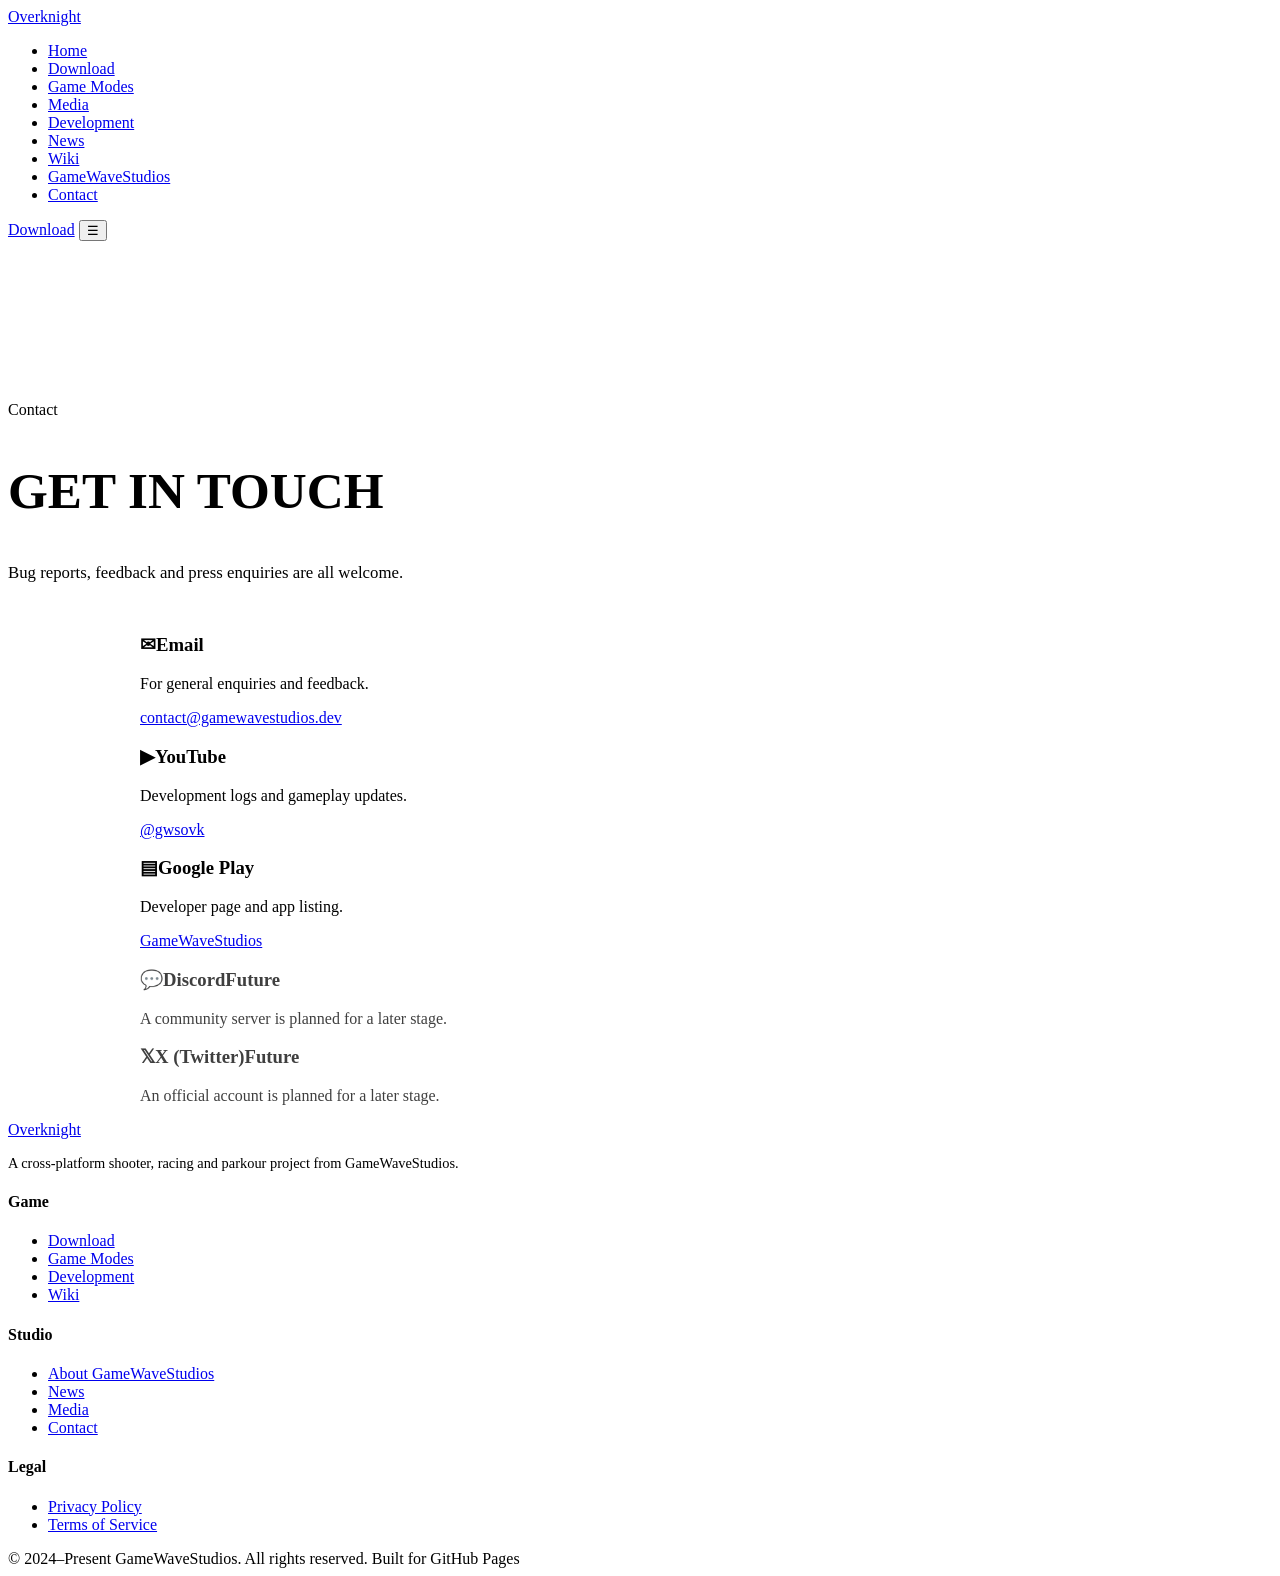
==== contact.html @ e7a0d77a "Add files via upload" ====
<!DOCTYPE html>
<html lang="en">
<head>
<meta charset="UTF-8">
<meta name="viewport" content="width=device-width, initial-scale=1.0">
<title>Contact GameWaveStudios</title>
<meta name="description" content="Get in touch with GameWaveStudios for feedback, bug reports or press enquiries about Overknight.">
<link rel="canonical" href="https://gamewavestudios.github.io/contact.html">
<link rel="icon" type="image/png" href="assets/icons/icon.png">
<link rel="stylesheet" href="css/main.css">
<meta property="og:type" content="website">
<meta property="og:title" content="Contact GameWaveStudios">
<meta property="og:description" content="Get in touch with GameWaveStudios for feedback, bug reports or press enquiries about Overknight.">
<meta property="og:image" content="assets/img/og-cover.jpg">
<meta name="twitter:card" content="summary_large_image">
</head>
<body>

<header class="site-header">
  <nav class="nav">
    <a href="index.html" class="brand"><span class="brand-mark"></span>Overknight</a>
    <ul class="nav-links">
      <li><a href="index.html">Home</a></li>
      <li><a href="download.html">Download</a></li>
      <li><a href="game-modes.html">Game Modes</a></li>
      <li><a href="media.html">Media</a></li>
      <li><a href="development.html">Development</a></li>
      <li><a href="news.html">News</a></li>
      <li><a href="wiki.html">Wiki</a></li>
      <li><a href="studio.html">GameWaveStudios</a></li>
      <li><a href="contact.html">Contact</a></li>
    </ul>
    <div class="nav-cta">
      <a href="download.html" class="btn btn-primary">Download</a>
      <button class="nav-toggle" aria-label="Toggle menu" aria-expanded="false">☰</button>
    </div>
  </nav>
</header>

<main>

  <section style="padding-top:9rem; padding-bottom:1rem;">
    <div class="wrap text-center" style="max-width:700px;">
      <p class="eyebrow reveal">Contact</p>
      <h1 class="reveal" style="font-family:var(--f-display); font-size:clamp(2rem,5vw,3.2rem); text-transform:uppercase;">Get In Touch</h1>
      <p class="reveal" style="margin-top:1rem; font-size:1.05rem;">Bug reports, feedback and press enquiries are all welcome.</p>
    </div>
  </section>

  <section>
    <div class="wrap">
      <div class="grid-3" style="max-width:1000px; margin:0 auto;">
        <div class="panel feature-card reveal"><h3><span class="ic">✉</span>Email</h3><p>For general enquiries and feedback.</p><a href="mailto:contact@gamewavestudios.dev" class="tag" style="margin-top:1rem;">contact@gamewavestudios.dev</a></div>
        <div class="panel feature-card reveal"><h3><span class="ic">▶</span>YouTube</h3><p>Development logs and gameplay updates.</p><a href="https://youtube.com/@gwsovk" target="_blank" rel="noopener" class="tag" style="margin-top:1rem;">@gwsovk</a></div>
        <div class="panel feature-card reveal"><h3><span class="ic">▤</span>Google Play</h3><p>Developer page and app listing.</p><a href="https://play.google.com/store/apps/details?id=com.gamewavestudios.overknight" target="_blank" rel="noopener" class="tag" style="margin-top:1rem;">GameWaveStudios</a></div>
        <div class="panel feature-card reveal" style="opacity:0.75;"><h3><span class="ic">💬</span>Discord<span class="tag soon">Future</span></h3><p>A community server is planned for a later stage.</p></div>
        <div class="panel feature-card reveal" style="opacity:0.75;"><h3><span class="ic">𝕏</span>X (Twitter)<span class="tag soon">Future</span></h3><p>An official account is planned for a later stage.</p></div>
      </div>
    </div>
  </section>

</main>

<footer class="site-footer">
  <div class="wrap">
    <div class="footer-grid">
      <div>
        <a href="index.html" class="brand" style="margin-bottom:1rem; display:flex;"><span class="brand-mark"></span>Overknight</a>
        <p style="font-size:0.9rem;">A cross-platform shooter, racing and parkour project from GameWaveStudios.</p>
      </div>
      <div>
        <h4>Game</h4>
        <ul>
          <li><a href="download.html">Download</a></li>
          <li><a href="game-modes.html">Game Modes</a></li>
          <li><a href="development.html">Development</a></li>
          <li><a href="wiki.html">Wiki</a></li>
        </ul>
      </div>
      <div>
        <h4>Studio</h4>
        <ul>
          <li><a href="studio.html">About GameWaveStudios</a></li>
          <li><a href="news.html">News</a></li>
          <li><a href="media.html">Media</a></li>
          <li><a href="contact.html">Contact</a></li>
        </ul>
      </div>
      <div>
        <h4>Legal</h4>
        <ul>
          <li><a href="privacy.html">Privacy Policy</a></li>
          <li><a href="terms.html">Terms of Service</a></li>
        </ul>
      </div>
    </div>
    <div class="footer-bottom">
      <span>&copy; 2024&ndash;Present GameWaveStudios. All rights reserved.</span>
      <span>Built for GitHub Pages</span>
    </div>
  </div>
</footer>

<script src="js/main.js"></script>
</body>
</html>
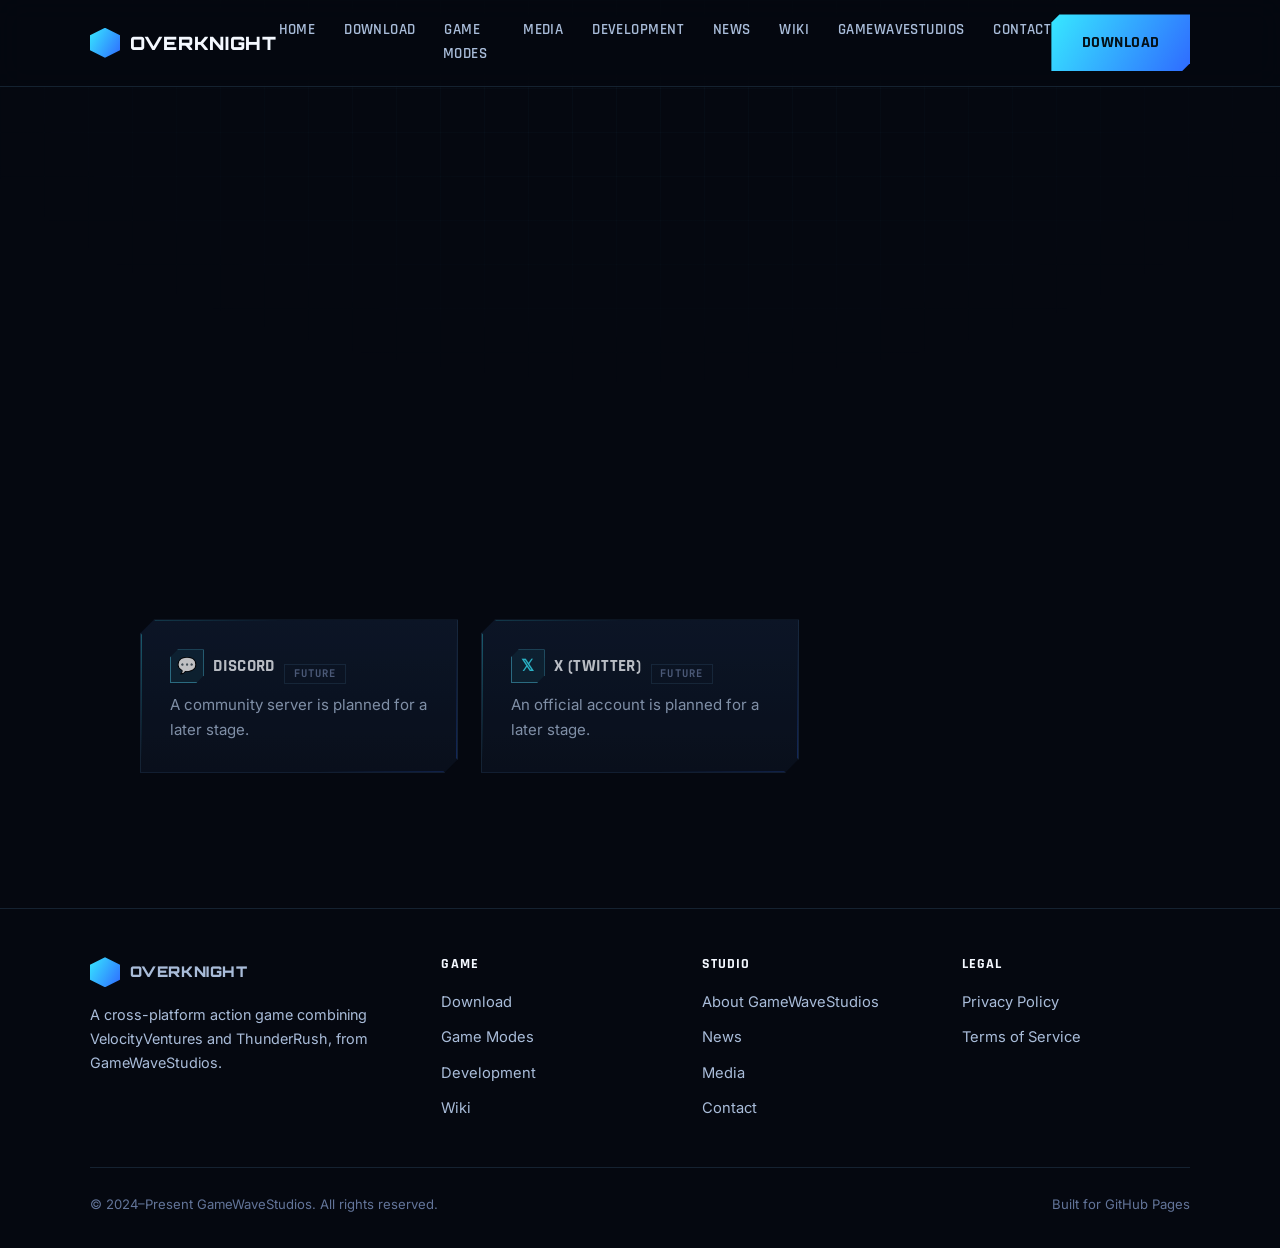
==== commit 0b1ce77c: "Add files via upload" ====
--- a/contact.html
+++ b/contact.html
@@ -11,7 +11,7 @@
 <meta property="og:type" content="website">
 <meta property="og:title" content="Contact GameWaveStudios">
 <meta property="og:description" content="Get in touch with GameWaveStudios for feedback, bug reports or press enquiries about Overknight.">
-<meta property="og:image" content="assets/img/og-cover.jpg">
+<meta property="og:image" content="assets/img/overknight-splash.jpg">
 <meta name="twitter:card" content="summary_large_image">
 </head>
 <body>
@@ -42,7 +42,7 @@
   <section style="padding-top:9rem; padding-bottom:1rem;">
     <div class="wrap text-center" style="max-width:700px;">
       <p class="eyebrow reveal">Contact</p>
-      <h1 class="reveal" style="font-family:var(--f-display); font-size:clamp(2rem,5vw,3.2rem); text-transform:uppercase;">Get In Touch</h1>
+      <h1 class="reveal" style="font-size:clamp(2rem,5vw,3rem);">Get In Touch</h1>
       <p class="reveal" style="margin-top:1rem; font-size:1.05rem;">Bug reports, feedback and press enquiries are all welcome.</p>
     </div>
   </section>
@@ -50,11 +50,11 @@
   <section>
     <div class="wrap">
       <div class="grid-3" style="max-width:1000px; margin:0 auto;">
-        <div class="panel feature-card reveal"><h3><span class="ic">✉</span>Email</h3><p>For general enquiries and feedback.</p><a href="mailto:contact@gamewavestudios.dev" class="tag" style="margin-top:1rem;">contact@gamewavestudios.dev</a></div>
-        <div class="panel feature-card reveal"><h3><span class="ic">▶</span>YouTube</h3><p>Development logs and gameplay updates.</p><a href="https://youtube.com/@gwsovk" target="_blank" rel="noopener" class="tag" style="margin-top:1rem;">@gwsovk</a></div>
-        <div class="panel feature-card reveal"><h3><span class="ic">▤</span>Google Play</h3><p>Developer page and app listing.</p><a href="https://play.google.com/store/apps/details?id=com.gamewavestudios.overknight" target="_blank" rel="noopener" class="tag" style="margin-top:1rem;">GameWaveStudios</a></div>
-        <div class="panel feature-card reveal" style="opacity:0.75;"><h3><span class="ic">💬</span>Discord<span class="tag soon">Future</span></h3><p>A community server is planned for a later stage.</p></div>
-        <div class="panel feature-card reveal" style="opacity:0.75;"><h3><span class="ic">𝕏</span>X (Twitter)<span class="tag soon">Future</span></h3><p>An official account is planned for a later stage.</p></div>
+        <div class="panel feature-card reveal"><h3><span class="ic">&#9993;</span>Email</h3><p>For general enquiries and feedback.</p><a href="mailto:contact@gamewavestudios.dev" class="tag" style="margin-top:1rem;">contact@gamewavestudios.dev</a></div>
+        <div class="panel feature-card reveal"><h3><span class="ic">&#9654;</span>YouTube</h3><p>Development logs and gameplay updates.</p><a href="https://youtube.com/@gwsovk" target="_blank" rel="noopener" class="tag" style="margin-top:1rem;">@gwsovk</a></div>
+        <div class="panel feature-card reveal"><h3><span class="ic">&#9636;</span>Google Play</h3><p>Developer page and app listing.</p><a href="https://play.google.com/store/apps/details?id=com.gamewavestudios.overknight" target="_blank" rel="noopener" class="tag" style="margin-top:1rem;">GameWaveStudios</a></div>
+        <div class="panel feature-card reveal" style="opacity:0.75;"><h3><span class="ic">&#128172;</span>Discord<span class="tag soon">Future</span></h3><p>A community server is planned for a later stage.</p></div>
+        <div class="panel feature-card reveal" style="opacity:0.75;"><h3><span class="ic">&#120143;</span>X (Twitter)<span class="tag soon">Future</span></h3><p>An official account is planned for a later stage.</p></div>
       </div>
     </div>
   </section>
@@ -66,7 +66,7 @@
     <div class="footer-grid">
       <div>
         <a href="index.html" class="brand" style="margin-bottom:1rem; display:flex;"><span class="brand-mark"></span>Overknight</a>
-        <p style="font-size:0.9rem;">A cross-platform shooter, racing and parkour project from GameWaveStudios.</p>
+        <p style="font-size:0.9rem;">A cross-platform action game combining VelocityVentures and ThunderRush, from GameWaveStudios.</p>
       </div>
       <div>
         <h4>Game</h4>
--- a/css/main.css
+++ b/css/main.css
@@ -0,0 +1,412 @@
+/* ============================================================
+   OVERKNIGHT / GameWaveStudios — Core Design System
+   ============================================================ */
+
+@import url('https://fonts.googleapis.com/css2?family=Orbitron:wght@600;700;800;900&family=Rajdhani:wght@500;600;700&family=Inter:wght@400;500;600;700&family=JetBrains+Mono:wght@400;500;600&display=swap');
+
+:root {
+  /* Color tokens */
+  --bg-void:        #050810;
+  --bg-panel:       #0b1220;
+  --bg-panel-raised:#0f1a2e;
+  --line-dim:       rgba(120, 200, 255, 0.14);
+  --line-bright:    rgba(88, 220, 255, 0.55);
+  --cyan:           #37e8ff;
+  --cyan-soft:      #0affef;
+  --blue:           #2f6bff;
+  --blue-deep:      #1638a8;
+  --grad-accent:    linear-gradient(120deg, var(--cyan) 0%, var(--blue) 100%);
+  --text-hi:        #f4f8ff;
+  --text-mid:       #a9bcd9;
+  --text-dim:       #63759a;
+  --danger:         #ff4d6a;
+  --ok:             #37ffb0;
+
+  /* Type */
+  --f-display: 'Orbitron', 'Rajdhani', sans-serif;
+  --f-heading: 'Rajdhani', sans-serif;
+  --f-body:    'Inter', sans-serif;
+  --f-mono:    'JetBrains Mono', monospace;
+
+  /* Geometry — the clipped-corner HUD panel signature */
+  --clip-lg: polygon(0 14px, 14px 0, 100% 0, 100% calc(100% - 14px), calc(100% - 14px) 100%, 0 100%);
+  --clip-sm: polygon(0 8px, 8px 0, 100% 0, 100% calc(100% - 8px), calc(100% - 8px) 100%, 0 100%);
+
+  --shadow-panel: 0 8px 40px rgba(0,0,0,0.5);
+  --glow-cyan: 0 0 24px rgba(55,232,255,0.35);
+}
+
+* { box-sizing: border-box; margin: 0; padding: 0; }
+
+html { scroll-behavior: smooth; }
+
+body {
+  background: var(--bg-void);
+  color: var(--text-mid);
+  font-family: var(--f-body);
+  line-height: 1.65;
+  overflow-x: hidden;
+}
+
+/* Ambient background: faint grid + vignette, fixed so it reads as atmosphere not decoration */
+body::before {
+  content: '';
+  position: fixed;
+  inset: 0;
+  z-index: 0;
+  pointer-events: none;
+  background-image:
+    linear-gradient(rgba(88,220,255,0.035) 1px, transparent 1px),
+    linear-gradient(90deg, rgba(88,220,255,0.035) 1px, transparent 1px);
+  background-size: 44px 44px;
+  mask-image: radial-gradient(ellipse 80% 60% at 50% 0%, black 0%, transparent 75%);
+}
+
+a { color: var(--cyan); text-decoration: none; }
+a:hover { color: #fff; }
+
+img { max-width: 100%; display: block; }
+
+h1, h2, h3, h4 {
+  font-family: var(--f-heading);
+  color: var(--text-hi);
+  font-weight: 700;
+  letter-spacing: 0.02em;
+  line-height: 1.1;
+}
+
+.eyebrow {
+  display: inline-block;
+  font-family: var(--f-mono);
+  font-size: 0.72rem;
+  letter-spacing: 0.22em;
+  text-transform: uppercase;
+  color: var(--cyan);
+  margin-bottom: 0.9rem;
+}
+
+.section-head {
+  max-width: 640px;
+  margin: 0 0 2.6rem;
+}
+.section-head h2 {
+  font-size: clamp(1.8rem, 3.4vw, 2.6rem);
+  text-transform: uppercase;
+}
+.section-head p {
+  margin-top: 0.9rem;
+  color: var(--text-mid);
+  font-size: 1.02rem;
+}
+
+.wrap {
+  max-width: 1180px;
+  margin: 0 auto;
+  padding: 0 clamp(1.2rem, 4vw, 2.5rem);
+  position: relative;
+  z-index: 1;
+}
+
+section { padding: clamp(3.5rem, 7vw, 6.5rem) 0; position: relative; z-index: 1; }
+
+/* ---------- Buttons ---------- */
+.btn {
+  display: inline-flex;
+  align-items: center;
+  gap: 0.55rem;
+  font-family: var(--f-heading);
+  font-weight: 700;
+  font-size: 1rem;
+  letter-spacing: 0.03em;
+  text-transform: uppercase;
+  padding: 0.95rem 1.9rem;
+  border: none;
+  cursor: pointer;
+  clip-path: var(--clip-sm);
+  transition: transform 0.18s ease, box-shadow 0.18s ease, filter 0.18s ease;
+}
+.btn:hover { transform: translateY(-2px); }
+.btn-primary {
+  background: var(--grad-accent);
+  color: #041018;
+  box-shadow: 0 0 0 rgba(55,232,255,0);
+}
+.btn-primary:hover { box-shadow: var(--glow-cyan); filter: brightness(1.08); }
+.btn-ghost {
+  background: rgba(15,26,46,0.7);
+  color: var(--text-hi);
+  border: 1px solid var(--line-bright);
+}
+.btn-ghost:hover { background: rgba(55,232,255,0.08); border-color: var(--cyan); }
+.btn-block { width: 100%; justify-content: center; }
+.btn[disabled], .btn.is-disabled {
+  opacity: 0.45;
+  cursor: not-allowed;
+  pointer-events: none;
+}
+
+/* ---------- HUD Panel — signature component ---------- */
+.panel {
+  background: linear-gradient(180deg, var(--bg-panel-raised), var(--bg-panel));
+  border: 1px solid var(--line-dim);
+  clip-path: var(--clip-lg);
+  position: relative;
+  padding: 1.8rem;
+}
+.panel::before {
+  /* corner bracket accents */
+  content: '';
+  position: absolute;
+  inset: 0;
+  clip-path: var(--clip-lg);
+  padding: 1px;
+  background: linear-gradient(135deg, rgba(55,232,255,0.5), transparent 30%, transparent 70%, rgba(47,107,255,0.4));
+  -webkit-mask: linear-gradient(#000 0 0) content-box, linear-gradient(#000 0 0);
+  -webkit-mask-composite: xor;
+  mask-composite: exclude;
+  pointer-events: none;
+}
+.panel:hover { border-color: var(--line-bright); }
+
+/* ---------- Top Navigation ---------- */
+.site-header {
+  position: fixed;
+  top: 0; left: 0; right: 0;
+  z-index: 100;
+  background: rgba(5,8,16,0.78);
+  backdrop-filter: blur(14px);
+  border-bottom: 1px solid var(--line-dim);
+}
+.nav {
+  display: flex;
+  align-items: center;
+  justify-content: space-between;
+  padding: 0.9rem clamp(1.2rem, 4vw, 2.5rem);
+  max-width: 1180px;
+  margin: 0 auto;
+}
+.brand {
+  display: flex;
+  align-items: center;
+  gap: 0.6rem;
+  font-family: var(--f-display);
+  font-weight: 900;
+  font-size: 1.15rem;
+  color: var(--text-hi);
+  letter-spacing: 0.04em;
+  text-transform: uppercase;
+}
+.brand-mark {
+  width: 30px; height: 30px;
+  background: var(--grad-accent);
+  clip-path: polygon(50% 0, 100% 25%, 100% 75%, 50% 100%, 0 75%, 0 25%);
+}
+.nav-links {
+  display: flex;
+  gap: 1.7rem;
+  list-style: none;
+  font-family: var(--f-heading);
+  font-weight: 600;
+  font-size: 0.92rem;
+  letter-spacing: 0.03em;
+  text-transform: uppercase;
+}
+.nav-links a {
+  color: var(--text-mid);
+  padding: 0.4rem 0.1rem;
+  position: relative;
+}
+.nav-links a::after {
+  content: '';
+  position: absolute;
+  left: 0; right: 100%;
+  bottom: -4px;
+  height: 2px;
+  background: var(--grad-accent);
+  transition: right 0.22s ease;
+}
+.nav-links a:hover { color: var(--text-hi); }
+.nav-links a:hover::after,
+.nav-links a.active::after { right: 0; }
+.nav-links a.active { color: var(--cyan); }
+.nav-cta { display: flex; align-items: center; gap: 1rem; }
+.nav-toggle {
+  display: none;
+  background: none;
+  border: 1px solid var(--line-bright);
+  color: var(--text-hi);
+  width: 42px; height: 38px;
+  clip-path: var(--clip-sm);
+  cursor: pointer;
+  font-size: 1.1rem;
+}
+
+@media (max-width: 900px) {
+  .nav-links {
+    position: fixed;
+    top: 62px; left: 0; right: 0;
+    flex-direction: column;
+    gap: 0;
+    background: rgba(5,8,16,0.97);
+    border-bottom: 1px solid var(--line-dim);
+    max-height: 0;
+    overflow: hidden;
+    transition: max-height 0.28s ease;
+  }
+  .nav-links.open { max-height: 480px; }
+  .nav-links li { border-top: 1px solid var(--line-dim); }
+  .nav-links a { display: block; padding: 1rem clamp(1.2rem, 4vw, 2.5rem); }
+  .nav-links a::after { display: none; }
+  .nav-toggle { display: block; }
+  .nav-cta .btn:not(.nav-toggle) { display: none; }
+}
+
+/* ---------- Info / stat cards ---------- */
+.stat-row {
+  display: grid;
+  grid-template-columns: repeat(5, 1fr);
+  gap: 1px;
+  background: var(--line-dim);
+  border: 1px solid var(--line-dim);
+  margin-top: 3rem;
+}
+.stat-cell {
+  background: var(--bg-panel);
+  padding: 1.3rem 1rem;
+  text-align: center;
+}
+.stat-cell .k {
+  font-family: var(--f-mono);
+  font-size: 0.68rem;
+  letter-spacing: 0.14em;
+  text-transform: uppercase;
+  color: var(--text-dim);
+  margin-bottom: 0.5rem;
+}
+.stat-cell .v {
+  font-family: var(--f-heading);
+  font-weight: 700;
+  color: var(--cyan);
+  font-size: 1.02rem;
+}
+@media (max-width: 800px) {
+  .stat-row { grid-template-columns: repeat(2, 1fr); }
+}
+
+/* ---------- Feature / mode grid ---------- */
+.grid-3 { display: grid; grid-template-columns: repeat(3, 1fr); gap: 1.4rem; }
+.grid-2 { display: grid; grid-template-columns: repeat(2, 1fr); gap: 1.4rem; }
+@media (max-width: 900px) { .grid-3 { grid-template-columns: repeat(2, 1fr); } }
+@media (max-width: 640px) { .grid-3, .grid-2 { grid-template-columns: 1fr; } }
+
+.feature-card h3 {
+  font-size: 1.08rem;
+  text-transform: uppercase;
+  margin-bottom: 0.6rem;
+  display: flex; align-items: center; gap: 0.6rem;
+}
+.feature-card .ic {
+  width: 34px; height: 34px;
+  flex-shrink: 0;
+  background: rgba(55,232,255,0.08);
+  border: 1px solid var(--line-bright);
+  clip-path: var(--clip-sm);
+  display: flex; align-items: center; justify-content: center;
+  color: var(--cyan);
+  font-size: 1rem;
+}
+.feature-card p { font-size: 0.94rem; color: var(--text-mid); }
+.tag {
+  display: inline-block;
+  font-family: var(--f-mono);
+  font-size: 0.66rem;
+  letter-spacing: 0.1em;
+  text-transform: uppercase;
+  padding: 0.2rem 0.55rem;
+  border: 1px solid var(--line-bright);
+  color: var(--cyan);
+  margin-top: 0.9rem;
+}
+.tag.soon { color: var(--text-dim); border-color: var(--line-dim); }
+
+/* ---------- Placeholder art blocks (swap for real art later) ---------- */
+.art-block {
+  aspect-ratio: 16/9;
+  background:
+    repeating-linear-gradient(135deg, rgba(55,232,255,0.05) 0 2px, transparent 2px 14px),
+    linear-gradient(160deg, #0d1a30, #060b16);
+  border: 1px solid var(--line-dim);
+  display: flex; align-items: center; justify-content: center;
+  color: var(--text-dim);
+  font-family: var(--f-mono);
+  font-size: 0.78rem;
+  letter-spacing: 0.1em;
+  text-transform: uppercase;
+  text-align: center;
+  position: relative;
+  overflow: hidden;
+}
+.art-block::after {
+  content: '';
+  position: absolute; inset: 0;
+  background: linear-gradient(115deg, transparent 40%, rgba(55,232,255,0.06) 50%, transparent 60%);
+}
+
+/* ---------- Footer ---------- */
+.site-footer {
+  border-top: 1px solid var(--line-dim);
+  padding: 3rem 0 2rem;
+  margin-top: 4rem;
+  position: relative; z-index: 1;
+}
+.footer-grid {
+  display: grid;
+  grid-template-columns: 1.4fr 1fr 1fr 1fr;
+  gap: 2rem;
+  margin-bottom: 2.4rem;
+}
+.footer-grid h4 {
+  font-size: 0.85rem;
+  text-transform: uppercase;
+  letter-spacing: 0.08em;
+  color: var(--text-hi);
+  margin-bottom: 1rem;
+}
+.footer-grid ul { list-style: none; }
+.footer-grid li { margin-bottom: 0.55rem; }
+.footer-grid a { color: var(--text-mid); font-size: 0.92rem; }
+.footer-grid a:hover { color: var(--cyan); }
+.footer-bottom {
+  display: flex; justify-content: space-between; align-items: center;
+  padding-top: 1.6rem;
+  border-top: 1px solid var(--line-dim);
+  font-size: 0.82rem;
+  color: var(--text-dim);
+  flex-wrap: wrap; gap: 1rem;
+}
+@media (max-width: 800px) {
+  .footer-grid { grid-template-columns: 1fr 1fr; }
+}
+
+/* ---------- Utility ---------- */
+.text-center { text-align: center; margin-left: auto; margin-right: auto; }
+.mt-lg { margin-top: 3rem; }
+.reveal {
+  opacity: 0;
+  transform: translateY(18px);
+  transition: opacity 0.6s ease, transform 0.6s ease;
+}
+.reveal.in { opacity: 1; transform: translateY(0); }
+
+@media (prefers-reduced-motion: reduce) {
+  .reveal { opacity: 1; transform: none; transition: none; }
+  html { scroll-behavior: auto; }
+}
+
+::selection { background: var(--cyan); color: #041018; }
+
+/* Scrollbar */
+::-webkit-scrollbar { width: 10px; }
+::-webkit-scrollbar-track { background: var(--bg-void); }
+::-webkit-scrollbar-thumb { background: var(--blue-deep); border: 2px solid var(--bg-void); }
+         
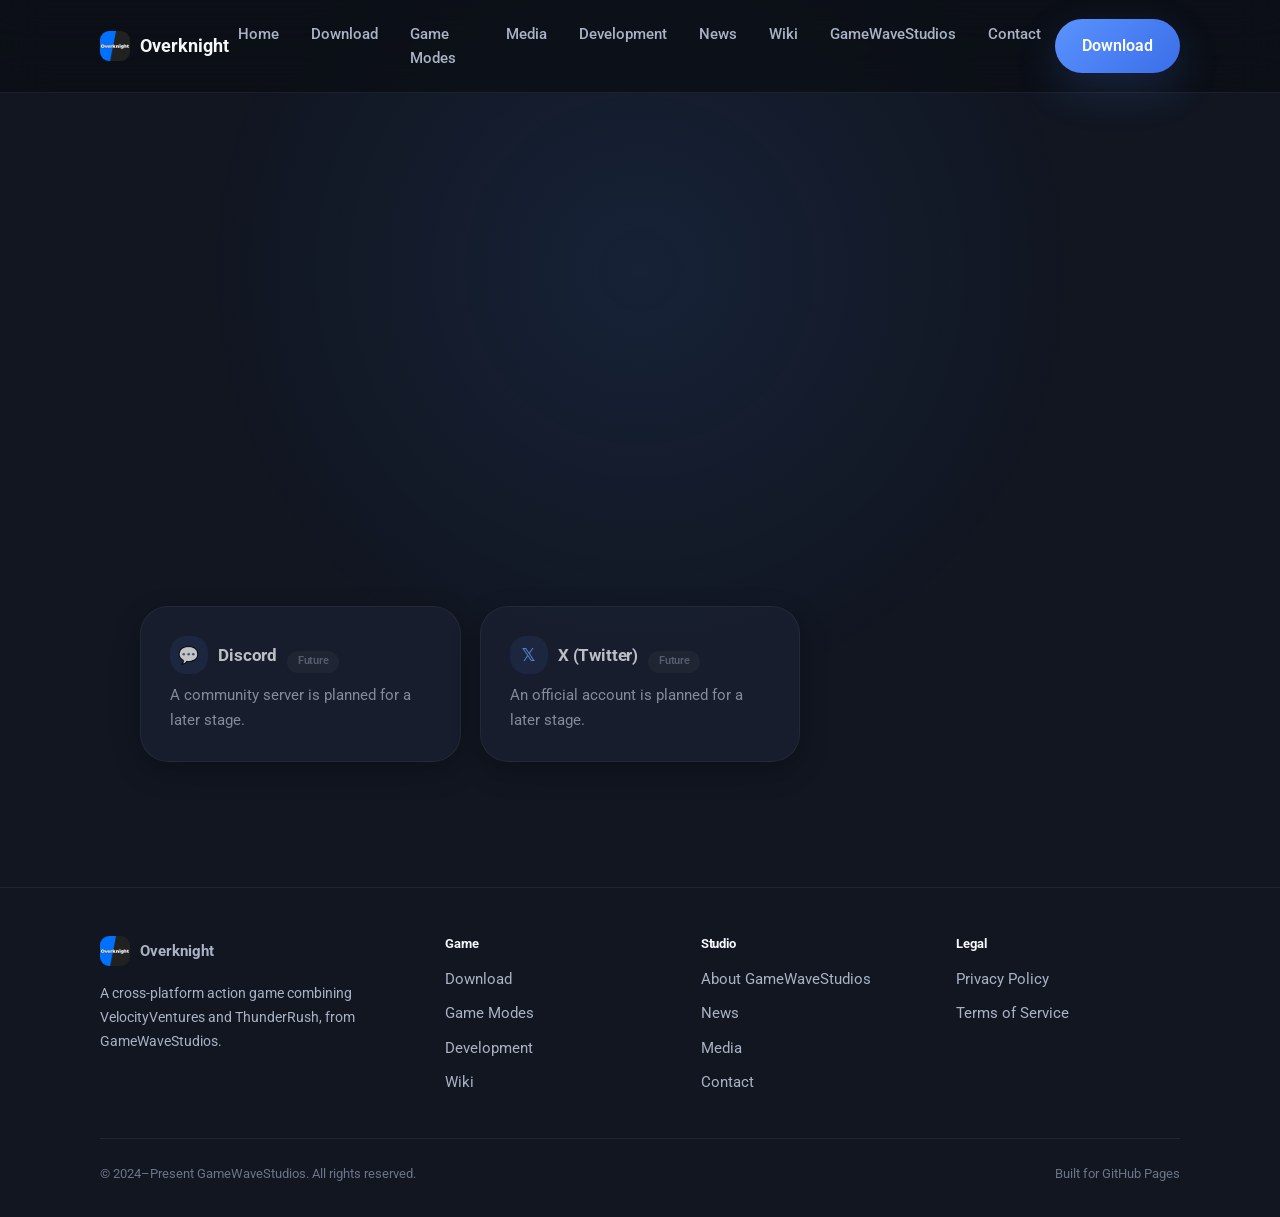
==== commit 04d921b4: "Add files via upload" ====
--- a/contact.html
+++ b/contact.html
@@ -5,20 +5,20 @@
 <meta name="viewport" content="width=device-width, initial-scale=1.0">
 <title>Contact GameWaveStudios</title>
 <meta name="description" content="Get in touch with GameWaveStudios for feedback, bug reports or press enquiries about Overknight.">
-<link rel="canonical" href="https://gamewavestudios.github.io/contact.html">
+<link rel="canonical" href="https://leslyleondev.github.io/overknight-website/contact.html">
 <link rel="icon" type="image/png" href="assets/icons/icon.png">
 <link rel="stylesheet" href="css/main.css">
 <meta property="og:type" content="website">
 <meta property="og:title" content="Contact GameWaveStudios">
 <meta property="og:description" content="Get in touch with GameWaveStudios for feedback, bug reports or press enquiries about Overknight.">
-<meta property="og:image" content="assets/img/overknight-splash.jpg">
+<meta property="og:image" content="https://leslyleondev.github.io/overknight-website/assets/img/overknight-splash.jpg">
 <meta name="twitter:card" content="summary_large_image">
 </head>
 <body>
 
 <header class="site-header">
   <nav class="nav">
-    <a href="index.html" class="brand"><span class="brand-mark"></span>Overknight</a>
+    <a href="index.html" class="brand"><img src="assets/icons/icon.png" alt="Overknight icon" class="brand-mark">Overknight</a>
     <ul class="nav-links">
       <li><a href="index.html">Home</a></li>
       <li><a href="download.html">Download</a></li>
@@ -65,7 +65,7 @@
   <div class="wrap">
     <div class="footer-grid">
       <div>
-        <a href="index.html" class="brand" style="margin-bottom:1rem; display:flex;"><span class="brand-mark"></span>Overknight</a>
+        <a href="index.html" class="brand" style="margin-bottom:1rem; display:flex;"><img src="assets/icons/icon.png" alt="Overknight icon" class="brand-mark">Overknight</a>
         <p style="font-size:0.9rem;">A cross-platform action game combining VelocityVentures and ThunderRush, from GameWaveStudios.</p>
       </div>
       <div>
--- a/css/main.css
+++ b/css/main.css
@@ -1,360 +1,314 @@
 /* ============================================================
-   OVERKNIGHT / GameWaveStudios — Core Design System
+   OVERKNIGHT / GameWaveStudios — Design System v2
+   One UI–inspired dark theme: deep navy/black, Samsung blue,
+   large soft rounded corners, system font stack.
    ============================================================ */
 
-@import url('https://fonts.googleapis.com/css2?family=Orbitron:wght@600;700;800;900&family=Rajdhani:wght@500;600;700&family=Inter:wght@400;500;600;700&family=JetBrains+Mono:wght@400;500;600&display=swap');
+@import url('https://fonts.googleapis.com/css2?family=Roboto:wght@400;500;600;700;900&display=swap');
 
 :root {
-  /* Color tokens */
-  --bg-void:        #050810;
-  --bg-panel:       #0b1220;
-  --bg-panel-raised:#0f1a2e;
-  --line-dim:       rgba(120, 200, 255, 0.14);
-  --line-bright:    rgba(88, 220, 255, 0.55);
-  --cyan:           #37e8ff;
-  --cyan-soft:      #0affef;
-  --blue:           #2f6bff;
-  --blue-deep:      #1638a8;
-  --grad-accent:    linear-gradient(120deg, var(--cyan) 0%, var(--blue) 100%);
-  --text-hi:        #f4f8ff;
-  --text-mid:       #a9bcd9;
-  --text-dim:       #63759a;
-  --danger:         #ff4d6a;
-  --ok:             #37ffb0;
-
-  /* Type */
-  --f-display: 'Orbitron', 'Rajdhani', sans-serif;
-  --f-heading: 'Rajdhani', sans-serif;
-  --f-body:    'Inter', sans-serif;
-  --f-mono:    'JetBrains Mono', monospace;
-
-  /* Geometry — the clipped-corner HUD panel signature */
-  --clip-lg: polygon(0 14px, 14px 0, 100% 0, 100% calc(100% - 14px), calc(100% - 14px) 100%, 0 100%);
-  --clip-sm: polygon(0 8px, 8px 0, 100% 0, 100% calc(100% - 8px), calc(100% - 8px) 100%, 0 100%);
-
-  --shadow-panel: 0 8px 40px rgba(0,0,0,0.5);
-  --glow-cyan: 0 0 24px rgba(55,232,255,0.35);
+  /* Color tokens — One UI dark */
+  --bg-0:          #0a0d12;   /* deepest background */
+  --bg-1:          #111621;   /* page background */
+  --bg-card:       #1a2030;   /* card / sheet surface */
+  --bg-card-hi:    #212940;   /* raised card / hover */
+  --stroke:        rgba(255,255,255,0.07);
+  --stroke-hi:      rgba(255,255,255,0.14);
+
+  --blue:          #4c8dff;   /* Samsung-style accent blue */
+  --blue-hi:       #6ea2ff;
+  --blue-dim:      #2a5cc9;
+  --grad-accent:   linear-gradient(135deg, #5b93ff 0%, #3a6ee8 100%);
+
+  --text-hi:       #f5f7fb;
+  --text-mid:      #aab3c5;
+  --text-dim:      #6b7488;
+
+  --ok:            #38d38f;
+  --warn:          #ffb648;
+
+  /* Radii — the signature: large, smooth, consistent */
+  --r-xl: 28px;
+  --r-lg: 22px;
+  --r-md: 16px;
+  --r-sm: 12px;
+  --r-pill: 999px;
+
+  --shadow-card: 0 10px 30px rgba(0,0,0,0.35);
+  --shadow-float: 0 16px 44px rgba(76,141,255,0.18);
+
+  --f-sys: 'Roboto', -apple-system, BlinkMacSystemFont, 'SF Pro Display', 'Segoe UI', system-ui, sans-serif;
 }
 
 * { box-sizing: border-box; margin: 0; padding: 0; }
-
 html { scroll-behavior: smooth; }
 
 body {
-  background: var(--bg-void);
+  background: var(--bg-1);
   color: var(--text-mid);
-  font-family: var(--f-body);
+  font-family: var(--f-sys);
   line-height: 1.65;
   overflow-x: hidden;
-}
-
-/* Ambient background: faint grid + vignette, fixed so it reads as atmosphere not decoration */
+  -webkit-font-smoothing: antialiased;
+}
+
+/* Ambient glow — soft, not gridded */
 body::before {
   content: '';
   position: fixed;
-  inset: 0;
+  top: -20%; left: 50%;
+  transform: translateX(-50%);
+  width: 900px; height: 900px;
+  background: radial-gradient(circle, rgba(76,141,255,0.10) 0%, transparent 68%);
+  pointer-events: none;
   z-index: 0;
-  pointer-events: none;
-  background-image:
-    linear-gradient(rgba(88,220,255,0.035) 1px, transparent 1px),
-    linear-gradient(90deg, rgba(88,220,255,0.035) 1px, transparent 1px);
-  background-size: 44px 44px;
-  mask-image: radial-gradient(ellipse 80% 60% at 50% 0%, black 0%, transparent 75%);
-}
-
-a { color: var(--cyan); text-decoration: none; }
-a:hover { color: #fff; }
-
+}
+
+a { color: var(--blue-hi); text-decoration: none; }
+a:hover { color: var(--text-hi); }
 img { max-width: 100%; display: block; }
 
 h1, h2, h3, h4 {
-  font-family: var(--f-heading);
+  font-family: var(--f-sys);
   color: var(--text-hi);
   font-weight: 700;
-  letter-spacing: 0.02em;
-  line-height: 1.1;
+  letter-spacing: -0.01em;
+  line-height: 1.15;
 }
 
 .eyebrow {
   display: inline-block;
-  font-family: var(--f-mono);
-  font-size: 0.72rem;
-  letter-spacing: 0.22em;
-  text-transform: uppercase;
-  color: var(--cyan);
-  margin-bottom: 0.9rem;
-}
-
-.section-head {
-  max-width: 640px;
-  margin: 0 0 2.6rem;
-}
-.section-head h2 {
-  font-size: clamp(1.8rem, 3.4vw, 2.6rem);
-  text-transform: uppercase;
-}
-.section-head p {
-  margin-top: 0.9rem;
-  color: var(--text-mid);
-  font-size: 1.02rem;
-}
+  font-size: 0.8rem;
+  font-weight: 600;
+  letter-spacing: 0.02em;
+  color: var(--blue-hi);
+  margin-bottom: 0.75rem;
+}
+
+.section-head { max-width: 640px; margin: 0 0 2.4rem; }
+.section-head h2 { font-size: clamp(1.7rem, 3.2vw, 2.4rem); }
+.section-head p { margin-top: 0.8rem; color: var(--text-mid); font-size: 1.02rem; }
 
 .wrap {
-  max-width: 1180px;
+  max-width: 1160px;
   margin: 0 auto;
   padding: 0 clamp(1.2rem, 4vw, 2.5rem);
   position: relative;
   z-index: 1;
 }
 
-section { padding: clamp(3.5rem, 7vw, 6.5rem) 0; position: relative; z-index: 1; }
-
-/* ---------- Buttons ---------- */
+section { padding: clamp(3rem, 6vw, 5.5rem) 0; position: relative; z-index: 1; }
+
+/* ---------- Buttons — One UI pill buttons ---------- */
 .btn {
   display: inline-flex;
   align-items: center;
-  gap: 0.55rem;
-  font-family: var(--f-heading);
-  font-weight: 700;
-  font-size: 1rem;
-  letter-spacing: 0.03em;
-  text-transform: uppercase;
-  padding: 0.95rem 1.9rem;
+  gap: 0.5rem;
+  font-family: var(--f-sys);
+  font-weight: 600;
+  font-size: 0.98rem;
+  padding: 0.9rem 1.7rem;
   border: none;
   cursor: pointer;
-  clip-path: var(--clip-sm);
-  transition: transform 0.18s ease, box-shadow 0.18s ease, filter 0.18s ease;
-}
-.btn:hover { transform: translateY(-2px); }
-.btn-primary {
-  background: var(--grad-accent);
-  color: #041018;
-  box-shadow: 0 0 0 rgba(55,232,255,0);
-}
-.btn-primary:hover { box-shadow: var(--glow-cyan); filter: brightness(1.08); }
+  border-radius: var(--r-pill);
+  transition: transform 0.16s ease, box-shadow 0.16s ease, background 0.16s ease, opacity 0.16s ease;
+}
+.btn:hover { transform: translateY(-1px); }
+.btn-primary { background: var(--grad-accent); color: #fff; box-shadow: var(--shadow-float); }
+.btn-primary:hover { filter: brightness(1.06); }
 .btn-ghost {
-  background: rgba(15,26,46,0.7);
-  color: var(--text-hi);
-  border: 1px solid var(--line-bright);
-}
-.btn-ghost:hover { background: rgba(55,232,255,0.08); border-color: var(--cyan); }
+  background: var(--bg-card);
+  color: var(--text-hi);
+  border: 1px solid var(--stroke-hi);
+}
+.btn-ghost:hover { background: var(--bg-card-hi); }
 .btn-block { width: 100%; justify-content: center; }
-.btn[disabled], .btn.is-disabled {
-  opacity: 0.45;
-  cursor: not-allowed;
-  pointer-events: none;
-}
-
-/* ---------- HUD Panel — signature component ---------- */
+.btn[disabled], .btn.is-disabled { opacity: 0.4; cursor: not-allowed; pointer-events: none; }
+
+/* ---------- Card — signature surface ---------- */
 .panel {
-  background: linear-gradient(180deg, var(--bg-panel-raised), var(--bg-panel));
-  border: 1px solid var(--line-dim);
-  clip-path: var(--clip-lg);
-  position: relative;
+  background: var(--bg-card);
+  border: 1px solid var(--stroke);
+  border-radius: var(--r-xl);
   padding: 1.8rem;
-}
-.panel::before {
-  /* corner bracket accents */
-  content: '';
-  position: absolute;
-  inset: 0;
-  clip-path: var(--clip-lg);
-  padding: 1px;
-  background: linear-gradient(135deg, rgba(55,232,255,0.5), transparent 30%, transparent 70%, rgba(47,107,255,0.4));
-  -webkit-mask: linear-gradient(#000 0 0) content-box, linear-gradient(#000 0 0);
-  -webkit-mask-composite: xor;
-  mask-composite: exclude;
-  pointer-events: none;
-}
-.panel:hover { border-color: var(--line-bright); }
+  box-shadow: var(--shadow-card);
+  transition: border-color 0.2s ease, transform 0.2s ease;
+}
+.panel:hover { border-color: var(--stroke-hi); }
 
 /* ---------- Top Navigation ---------- */
 .site-header {
   position: fixed;
   top: 0; left: 0; right: 0;
   z-index: 100;
-  background: rgba(5,8,16,0.78);
-  backdrop-filter: blur(14px);
-  border-bottom: 1px solid var(--line-dim);
+  background: rgba(10,13,18,0.72);
+  backdrop-filter: blur(20px);
+  border-bottom: 1px solid var(--stroke);
 }
 .nav {
   display: flex;
   align-items: center;
   justify-content: space-between;
-  padding: 0.9rem clamp(1.2rem, 4vw, 2.5rem);
-  max-width: 1180px;
+  padding: 0.85rem clamp(1.2rem, 4vw, 2.5rem);
+  max-width: 1160px;
   margin: 0 auto;
 }
 .brand {
   display: flex;
   align-items: center;
   gap: 0.6rem;
-  font-family: var(--f-display);
-  font-weight: 900;
-  font-size: 1.15rem;
-  color: var(--text-hi);
-  letter-spacing: 0.04em;
-  text-transform: uppercase;
+  font-family: var(--f-sys);
+  font-weight: 700;
+  font-size: 1.12rem;
+  color: var(--text-hi);
 }
 .brand-mark {
   width: 30px; height: 30px;
-  background: var(--grad-accent);
-  clip-path: polygon(50% 0, 100% 25%, 100% 75%, 50% 100%, 0 75%, 0 25%);
+  border-radius: 9px;
+  object-fit: cover;
+  display: block;
+  flex-shrink: 0;
 }
 .nav-links {
   display: flex;
-  gap: 1.7rem;
+  gap: 0.3rem;
   list-style: none;
-  font-family: var(--f-heading);
-  font-weight: 600;
+  font-weight: 500;
   font-size: 0.92rem;
-  letter-spacing: 0.03em;
-  text-transform: uppercase;
 }
 .nav-links a {
   color: var(--text-mid);
-  padding: 0.4rem 0.1rem;
-  position: relative;
-}
-.nav-links a::after {
-  content: '';
-  position: absolute;
-  left: 0; right: 100%;
-  bottom: -4px;
-  height: 2px;
-  background: var(--grad-accent);
-  transition: right 0.22s ease;
-}
-.nav-links a:hover { color: var(--text-hi); }
-.nav-links a:hover::after,
-.nav-links a.active::after { right: 0; }
-.nav-links a.active { color: var(--cyan); }
-.nav-cta { display: flex; align-items: center; gap: 1rem; }
+  padding: 0.5rem 0.85rem;
+  border-radius: var(--r-pill);
+  display: inline-block;
+}
+.nav-links a:hover { color: var(--text-hi); background: var(--bg-card); }
+.nav-links a.active { color: #fff; background: var(--blue-dim); }
+.nav-cta { display: flex; align-items: center; gap: 0.8rem; }
 .nav-toggle {
   display: none;
-  background: none;
-  border: 1px solid var(--line-bright);
-  color: var(--text-hi);
-  width: 42px; height: 38px;
-  clip-path: var(--clip-sm);
+  background: var(--bg-card);
+  border: 1px solid var(--stroke-hi);
+  color: var(--text-hi);
+  width: 42px; height: 40px;
+  border-radius: var(--r-md);
   cursor: pointer;
   font-size: 1.1rem;
 }
 
-@media (max-width: 900px) {
+@media (max-width: 940px) {
   .nav-links {
     position: fixed;
-    top: 62px; left: 0; right: 0;
+    top: 64px; left: 0.8rem; right: 0.8rem;
     flex-direction: column;
-    gap: 0;
-    background: rgba(5,8,16,0.97);
-    border-bottom: 1px solid var(--line-dim);
+    gap: 0.2rem;
+    background: var(--bg-card);
+    border: 1px solid var(--stroke);
+    border-radius: var(--r-lg);
+    padding: 0.5rem;
     max-height: 0;
     overflow: hidden;
-    transition: max-height 0.28s ease;
+    opacity: 0;
+    transition: max-height 0.28s ease, opacity 0.2s ease;
+    box-shadow: var(--shadow-card);
   }
-  .nav-links.open { max-height: 480px; }
-  .nav-links li { border-top: 1px solid var(--line-dim); }
-  .nav-links a { display: block; padding: 1rem clamp(1.2rem, 4vw, 2.5rem); }
-  .nav-links a::after { display: none; }
+  .nav-links.open { max-height: 560px; opacity: 1; }
+  .nav-links a { display: block; padding: 0.85rem 1rem; border-radius: var(--r-md); }
   .nav-toggle { display: block; }
   .nav-cta .btn:not(.nav-toggle) { display: none; }
 }
 
-/* ---------- Info / stat cards ---------- */
+/* ---------- Stat row ---------- */
 .stat-row {
   display: grid;
   grid-template-columns: repeat(5, 1fr);
-  gap: 1px;
-  background: var(--line-dim);
-  border: 1px solid var(--line-dim);
-  margin-top: 3rem;
+  gap: 0.7rem;
+  margin-top: 2.6rem;
 }
 .stat-cell {
-  background: var(--bg-panel);
-  padding: 1.3rem 1rem;
+  background: var(--bg-card);
+  border: 1px solid var(--stroke);
+  border-radius: var(--r-lg);
+  padding: 1.2rem 1rem;
   text-align: center;
 }
 .stat-cell .k {
-  font-family: var(--f-mono);
-  font-size: 0.68rem;
-  letter-spacing: 0.14em;
+  font-size: 0.72rem;
+  font-weight: 600;
   text-transform: uppercase;
+  letter-spacing: 0.04em;
   color: var(--text-dim);
-  margin-bottom: 0.5rem;
-}
-.stat-cell .v {
-  font-family: var(--f-heading);
-  font-weight: 700;
-  color: var(--cyan);
-  font-size: 1.02rem;
-}
-@media (max-width: 800px) {
-  .stat-row { grid-template-columns: repeat(2, 1fr); }
-}
-
-/* ---------- Feature / mode grid ---------- */
-.grid-3 { display: grid; grid-template-columns: repeat(3, 1fr); gap: 1.4rem; }
-.grid-2 { display: grid; grid-template-columns: repeat(2, 1fr); gap: 1.4rem; }
+  margin-bottom: 0.4rem;
+}
+.stat-cell .v { font-weight: 700; color: var(--text-hi); font-size: 1rem; }
+@media (max-width: 800px) { .stat-row { grid-template-columns: repeat(2, 1fr); } }
+
+/* ---------- Grids ---------- */
+.grid-3 { display: grid; grid-template-columns: repeat(3, 1fr); gap: 1.2rem; }
+.grid-2 { display: grid; grid-template-columns: repeat(2, 1fr); gap: 1.2rem; }
 @media (max-width: 900px) { .grid-3 { grid-template-columns: repeat(2, 1fr); } }
 @media (max-width: 640px) { .grid-3, .grid-2 { grid-template-columns: 1fr; } }
 
 .feature-card h3 {
-  font-size: 1.08rem;
-  text-transform: uppercase;
-  margin-bottom: 0.6rem;
-  display: flex; align-items: center; gap: 0.6rem;
+  font-size: 1.05rem;
+  margin-bottom: 0.55rem;
+  display: flex; align-items: center; gap: 0.65rem;
 }
 .feature-card .ic {
-  width: 34px; height: 34px;
+  width: 38px; height: 38px;
   flex-shrink: 0;
-  background: rgba(55,232,255,0.08);
-  border: 1px solid var(--line-bright);
-  clip-path: var(--clip-sm);
+  background: rgba(76,141,255,0.12);
+  border-radius: var(--r-md);
   display: flex; align-items: center; justify-content: center;
-  color: var(--cyan);
-  font-size: 1rem;
+  color: var(--blue-hi);
+  font-size: 1.05rem;
 }
 .feature-card p { font-size: 0.94rem; color: var(--text-mid); }
 .tag {
   display: inline-block;
-  font-family: var(--f-mono);
-  font-size: 0.66rem;
-  letter-spacing: 0.1em;
-  text-transform: uppercase;
-  padding: 0.2rem 0.55rem;
-  border: 1px solid var(--line-bright);
-  color: var(--cyan);
-  margin-top: 0.9rem;
-}
-.tag.soon { color: var(--text-dim); border-color: var(--line-dim); }
-
-/* ---------- Placeholder art blocks (swap for real art later) ---------- */
+  font-size: 0.7rem;
+  font-weight: 600;
+  padding: 0.28rem 0.65rem;
+  border-radius: var(--r-pill);
+  background: rgba(76,141,255,0.15);
+  color: var(--blue-hi);
+  margin-top: 0.8rem;
+}
+.tag.soon { color: var(--text-dim); background: rgba(255,255,255,0.05); }
+.tag.done { color: var(--ok); background: rgba(56,211,143,0.12); }
+
+/* ---------- Media frame — for real screenshots ---------- */
+.shot {
+  border-radius: var(--r-lg);
+  overflow: hidden;
+  border: 1px solid var(--stroke);
+  background: var(--bg-0);
+}
+.shot img { width: 100%; height: 100%; object-fit: cover; display: block; }
+.shot-caption {
+  font-size: 0.82rem;
+  color: var(--text-dim);
+  margin-top: 0.6rem;
+  text-align: center;
+}
+
+/* ---------- Placeholder art blocks (only where no real art exists) ---------- */
 .art-block {
   aspect-ratio: 16/9;
-  background:
-    repeating-linear-gradient(135deg, rgba(55,232,255,0.05) 0 2px, transparent 2px 14px),
-    linear-gradient(160deg, #0d1a30, #060b16);
-  border: 1px solid var(--line-dim);
+  background: linear-gradient(160deg, var(--bg-card-hi), var(--bg-0));
+  border: 1px solid var(--stroke);
+  border-radius: var(--r-lg);
   display: flex; align-items: center; justify-content: center;
   color: var(--text-dim);
-  font-family: var(--f-mono);
-  font-size: 0.78rem;
-  letter-spacing: 0.1em;
-  text-transform: uppercase;
+  font-size: 0.8rem;
+  font-weight: 500;
   text-align: center;
-  position: relative;
-  overflow: hidden;
-}
-.art-block::after {
-  content: '';
-  position: absolute; inset: 0;
-  background: linear-gradient(115deg, transparent 40%, rgba(55,232,255,0.06) 50%, transparent 60%);
+  padding: 1rem;
 }
 
 /* ---------- Footer ---------- */
 .site-footer {
-  border-top: 1px solid var(--line-dim);
+  border-top: 1px solid var(--stroke);
   padding: 3rem 0 2rem;
   margin-top: 4rem;
   position: relative; z-index: 1;
@@ -363,50 +317,384 @@
   display: grid;
   grid-template-columns: 1.4fr 1fr 1fr 1fr;
   gap: 2rem;
-  margin-bottom: 2.4rem;
+  margin-bottom: 2.2rem;
 }
 .footer-grid h4 {
-  font-size: 0.85rem;
-  text-transform: uppercase;
-  letter-spacing: 0.08em;
-  color: var(--text-hi);
-  margin-bottom: 1rem;
+  font-size: 0.82rem;
+  font-weight: 700;
+  color: var(--text-hi);
+  margin-bottom: 0.9rem;
 }
 .footer-grid ul { list-style: none; }
-.footer-grid li { margin-bottom: 0.55rem; }
+.footer-grid li { margin-bottom: 0.5rem; }
 .footer-grid a { color: var(--text-mid); font-size: 0.92rem; }
-.footer-grid a:hover { color: var(--cyan); }
+.footer-grid a:hover { color: var(--blue-hi); }
 .footer-bottom {
   display: flex; justify-content: space-between; align-items: center;
-  padding-top: 1.6rem;
-  border-top: 1px solid var(--line-dim);
+  padding-top: 1.5rem;
+  border-top: 1px solid var(--stroke);
   font-size: 0.82rem;
   color: var(--text-dim);
   flex-wrap: wrap; gap: 1rem;
 }
-@media (max-width: 800px) {
-  .footer-grid { grid-template-columns: 1fr 1fr; }
+@media (max-width: 800px) { .footer-grid { grid-template-columns: 1fr 1fr; } }
+
+/* ---------- Changelog list (patch notes) ---------- */
+.change-list { list-style: none; }
+.change-list li {
+  display: flex;
+  align-items: flex-start;
+  gap: 0.75rem;
+  padding: 0.65rem 0;
+  border-bottom: 1px solid var(--stroke);
+  font-size: 0.95rem;
+  color: var(--text-mid);
+}
+.change-list li:last-child { border-bottom: none; }
+.change-list .dot-done {
+  flex-shrink: 0;
+  width: 20px; height: 20px;
+  border-radius: 50%;
+  background: rgba(56,211,143,0.15);
+  color: var(--ok);
+  display: flex; align-items: center; justify-content: center;
+  font-size: 0.7rem;
+  margin-top: 0.1rem;
+}
+.change-list .dot-progress {
+  flex-shrink: 0;
+  width: 20px; height: 20px;
+  border-radius: 50%;
+  background: rgba(255,182,72,0.15);
+  color: var(--warn);
+  display: flex; align-items: center; justify-content: center;
+  font-size: 0.7rem;
+  margin-top: 0.1rem;
 }
 
 /* ---------- Utility ---------- */
 .text-center { text-align: center; margin-left: auto; margin-right: auto; }
-.mt-lg { margin-top: 3rem; }
-.reveal {
-  opacity: 0;
-  transform: translateY(18px);
-  transition: opacity 0.6s ease, transform 0.6s ease;
-}
+.mt-lg { margin-top: 2.6rem; }
+.reveal { opacity: 0; transform: translateY(16px); transition: opacity 0.55s ease, transform 0.55s ease; }
 .reveal.in { opacity: 1; transform: translateY(0); }
-
 @media (prefers-reduced-motion: reduce) {
   .reveal { opacity: 1; transform: none; transition: none; }
   html { scroll-behavior: auto; }
 }
 
-::selection { background: var(--cyan); color: #041018; }
-
-/* Scrollbar */
+::selection { background: var(--blue); color: #fff; }
 ::-webkit-scrollbar { width: 10px; }
-::-webkit-scrollbar-track { background: var(--bg-void); }
-::-webkit-scrollbar-thumb { background: var(--blue-deep); border: 2px solid var(--bg-void); }
-         
+::-webkit-scrollbar-track { background: var(--bg-1); }
+::-webkit-scrollbar-thumb { background: var(--blue-dim); border-radius: var(--r-pill); border: 2px solid var(--bg-1); }
+}
+
+.eyebrow {
+  display: inline-block;
+  font-size: 0.8rem;
+  font-weight: 600;
+  letter-spacing: 0.02em;
+  color: var(--blue-hi);
+  margin-bottom: 0.75rem;
+}
+
+.section-head { max-width: 640px; margin: 0 0 2.4rem; }
+.section-head h2 { font-size: clamp(1.7rem, 3.2vw, 2.4rem); }
+.section-head p { margin-top: 0.8rem; color: var(--text-mid); font-size: 1.02rem; }
+
+.wrap {
+  max-width: 1160px;
+  margin: 0 auto;
+  padding: 0 clamp(1.2rem, 4vw, 2.5rem);
+  position: relative;
+  z-index: 1;
+}
+
+section { padding: clamp(3rem, 6vw, 5.5rem) 0; position: relative; z-index: 1; }
+
+/* ---------- Buttons — One UI pill buttons ---------- */
+.btn {
+  display: inline-flex;
+  align-items: center;
+  gap: 0.5rem;
+  font-family: var(--f-sys);
+  font-weight: 600;
+  font-size: 0.98rem;
+  padding: 0.9rem 1.7rem;
+  border: none;
+  cursor: pointer;
+  border-radius: var(--r-pill);
+  transition: transform 0.16s ease, box-shadow 0.16s ease, background 0.16s ease, opacity 0.16s ease;
+}
+.btn:hover { transform: translateY(-1px); }
+.btn-primary { background: var(--grad-accent); color: #fff; box-shadow: var(--shadow-float); }
+.btn-primary:hover { filter: brightness(1.06); }
+.btn-ghost {
+  background: var(--bg-card);
+  color: var(--text-hi);
+  border: 1px solid var(--stroke-hi);
+}
+.btn-ghost:hover { background: var(--bg-card-hi); }
+.btn-block { width: 100%; justify-content: center; }
+.btn[disabled], .btn.is-disabled { opacity: 0.4; cursor: not-allowed; pointer-events: none; }
+
+/* ---------- Card — signature surface ---------- */
+.panel {
+  background: var(--bg-card);
+  border: 1px solid var(--stroke);
+  border-radius: var(--r-xl);
+  padding: 1.8rem;
+  box-shadow: var(--shadow-card);
+  transition: border-color 0.2s ease, transform 0.2s ease;
+}
+.panel:hover { border-color: var(--stroke-hi); }
+
+/* ---------- Top Navigation ---------- */
+.site-header {
+  position: fixed;
+  top: 0; left: 0; right: 0;
+  z-index: 100;
+  background: rgba(10,13,18,0.72);
+  backdrop-filter: blur(20px);
+  border-bottom: 1px solid var(--stroke);
+}
+.nav {
+  display: flex;
+  align-items: center;
+  justify-content: space-between;
+  padding: 0.85rem clamp(1.2rem, 4vw, 2.5rem);
+  max-width: 1160px;
+  margin: 0 auto;
+}
+.brand {
+  display: flex;
+  align-items: center;
+  gap: 0.6rem;
+  font-family: var(--f-sys);
+  font-weight: 700;
+  font-size: 1.12rem;
+  color: var(--text-hi);
+}
+.brand-mark {
+  width: 30px; height: 30px;
+  border-radius: 9px;
+  object-fit: cover;
+  display: block;
+  flex-shrink: 0;
+}
+.nav-links {
+  display: flex;
+  gap: 0.3rem;
+  list-style: none;
+  font-weight: 500;
+  font-size: 0.92rem;
+}
+.nav-links a {
+  color: var(--text-mid);
+  padding: 0.5rem 0.85rem;
+  border-radius: var(--r-pill);
+  display: inline-block;
+}
+.nav-links a:hover { color: var(--text-hi); background: var(--bg-card); }
+.nav-links a.active { color: #fff; background: var(--blue-dim); }
+.nav-cta { display: flex; align-items: center; gap: 0.8rem; }
+.nav-toggle {
+  display: none;
+  background: var(--bg-card);
+  border: 1px solid var(--stroke-hi);
+  color: var(--text-hi);
+  width: 42px; height: 40px;
+  border-radius: var(--r-md);
+  cursor: pointer;
+  font-size: 1.1rem;
+}
+
+@media (max-width: 940px) {
+  .nav-links {
+    position: fixed;
+    top: 64px; left: 0.8rem; right: 0.8rem;
+    flex-direction: column;
+    gap: 0.2rem;
+    background: var(--bg-card);
+    border: 1px solid var(--stroke);
+    border-radius: var(--r-lg);
+    padding: 0.5rem;
+    max-height: 0;
+    overflow: hidden;
+    opacity: 0;
+    transition: max-height 0.28s ease, opacity 0.2s ease;
+    box-shadow: var(--shadow-card);
+  }
+  .nav-links.open { max-height: 560px; opacity: 1; }
+  .nav-links a { display: block; padding: 0.85rem 1rem; border-radius: var(--r-md); }
+  .nav-toggle { display: block; }
+  .nav-cta .btn:not(.nav-toggle) { display: none; }
+}
+
+/* ---------- Stat row ---------- */
+.stat-row {
+  display: grid;
+  grid-template-columns: repeat(5, 1fr);
+  gap: 0.7rem;
+  margin-top: 2.6rem;
+}
+.stat-cell {
+  background: var(--bg-card);
+  border: 1px solid var(--stroke);
+  border-radius: var(--r-lg);
+  padding: 1.2rem 1rem;
+  text-align: center;
+}
+.stat-cell .k {
+  font-size: 0.72rem;
+  font-weight: 600;
+  text-transform: uppercase;
+  letter-spacing: 0.04em;
+  color: var(--text-dim);
+  margin-bottom: 0.4rem;
+}
+.stat-cell .v { font-weight: 700; color: var(--text-hi); font-size: 1rem; }
+@media (max-width: 800px) { .stat-row { grid-template-columns: repeat(2, 1fr); } }
+
+/* ---------- Grids ---------- */
+.grid-3 { display: grid; grid-template-columns: repeat(3, 1fr); gap: 1.2rem; }
+.grid-2 { display: grid; grid-template-columns: repeat(2, 1fr); gap: 1.2rem; }
+@media (max-width: 900px) { .grid-3 { grid-template-columns: repeat(2, 1fr); } }
+@media (max-width: 640px) { .grid-3, .grid-2 { grid-template-columns: 1fr; } }
+
+.feature-card h3 {
+  font-size: 1.05rem;
+  margin-bottom: 0.55rem;
+  display: flex; align-items: center; gap: 0.65rem;
+}
+.feature-card .ic {
+  width: 38px; height: 38px;
+  flex-shrink: 0;
+  background: rgba(76,141,255,0.12);
+  border-radius: var(--r-md);
+  display: flex; align-items: center; justify-content: center;
+  color: var(--blue-hi);
+  font-size: 1.05rem;
+}
+.feature-card p { font-size: 0.94rem; color: var(--text-mid); }
+.tag {
+  display: inline-block;
+  font-size: 0.7rem;
+  font-weight: 600;
+  padding: 0.28rem 0.65rem;
+  border-radius: var(--r-pill);
+  background: rgba(76,141,255,0.15);
+  color: var(--blue-hi);
+  margin-top: 0.8rem;
+}
+.tag.soon { color: var(--text-dim); background: rgba(255,255,255,0.05); }
+.tag.done { color: var(--ok); background: rgba(56,211,143,0.12); }
+
+/* ---------- Media frame — for real screenshots ---------- */
+.shot {
+  border-radius: var(--r-lg);
+  overflow: hidden;
+  border: 1px solid var(--stroke);
+  background: var(--bg-0);
+}
+.shot img { width: 100%; height: 100%; object-fit: cover; display: block; }
+.shot-caption {
+  font-size: 0.82rem;
+  color: var(--text-dim);
+  margin-top: 0.6rem;
+  text-align: center;
+}
+
+/* ---------- Placeholder art blocks (only where no real art exists) ---------- */
+.art-block {
+  aspect-ratio: 16/9;
+  background: linear-gradient(160deg, var(--bg-card-hi), var(--bg-0));
+  border: 1px solid var(--stroke);
+  border-radius: var(--r-lg);
+  display: flex; align-items: center; justify-content: center;
+  color: var(--text-dim);
+  font-size: 0.8rem;
+  font-weight: 500;
+  text-align: center;
+  padding: 1rem;
+}
+
+/* ---------- Footer ---------- */
+.site-footer {
+  border-top: 1px solid var(--stroke);
+  padding: 3rem 0 2rem;
+  margin-top: 4rem;
+  position: relative; z-index: 1;
+}
+.footer-grid {
+  display: grid;
+  grid-template-columns: 1.4fr 1fr 1fr 1fr;
+  gap: 2rem;
+  margin-bottom: 2.2rem;
+}
+.footer-grid h4 {
+  font-size: 0.82rem;
+  font-weight: 700;
+  color: var(--text-hi);
+  margin-bottom: 0.9rem;
+}
+.footer-grid ul { list-style: none; }
+.footer-grid li { margin-bottom: 0.5rem; }
+.footer-grid a { color: var(--text-mid); font-size: 0.92rem; }
+.footer-grid a:hover { color: var(--blue-hi); }
+.footer-bottom {
+  display: flex; justify-content: space-between; align-items: center;
+  padding-top: 1.5rem;
+  border-top: 1px solid var(--stroke);
+  font-size: 0.82rem;
+  color: var(--text-dim);
+  flex-wrap: wrap; gap: 1rem;
+}
+@media (max-width: 800px) { .footer-grid { grid-template-columns: 1fr 1fr; } }
+
+/* ---------- Changelog list (patch notes) ---------- */
+.change-list { list-style: none; }
+.change-list li {
+  display: flex;
+  align-items: flex-start;
+  gap: 0.75rem;
+  padding: 0.65rem 0;
+  border-bottom: 1px solid var(--stroke);
+  font-size: 0.95rem;
+  color: var(--text-mid);
+}
+.change-list li:last-child { border-bottom: none; }
+.change-list .dot-done {
+  flex-shrink: 0;
+  width: 20px; height: 20px;
+  border-radius: 50%;
+  background: rgba(56,211,143,0.15);
+  color: var(--ok);
+  display: flex; align-items: center; justify-content: center;
+  font-size: 0.7rem;
+  margin-top: 0.1rem;
+}
+.change-list .dot-progress {
+  flex-shrink: 0;
+  width: 20px; height: 20px;
+  border-radius: 50%;
+  background: rgba(255,182,72,0.15);
+  color: var(--warn);
+  display: flex; align-items: center; justify-content: center;
+  font-size: 0.7rem;
+  margin-top: 0.1rem;
+}
+
+/* ---------- Utility ---------- */
+.text-center { text-align: center; margin-left: auto; margin-right: auto; }
+.mt-lg { margin-top: 2.6rem; }
+.reveal { opacity: 0; transform: translateY(16px); transition: opacity 0.55s ease, transform 0.55s ease; }
+.reveal.in { opacity: 1; transform: translateY(0); }
+@media (prefers-reduced-motion: reduce) {
+  .reveal { opacity: 1; transform: none; transition: none; }
+  html { scroll-behavior: auto; }
+}
+
+::selection { background: var(--blue); color: #fff; }
+::-webkit-scrollbar { width: 10px; }
+::-webkit-scrollbar-track { background: var(--bg-1); }
+::-webkit-scrollbar-thumb { background: var(--blue-dim); border-radius: var(--r-pill); border: 2px solid var(--bg-1); }
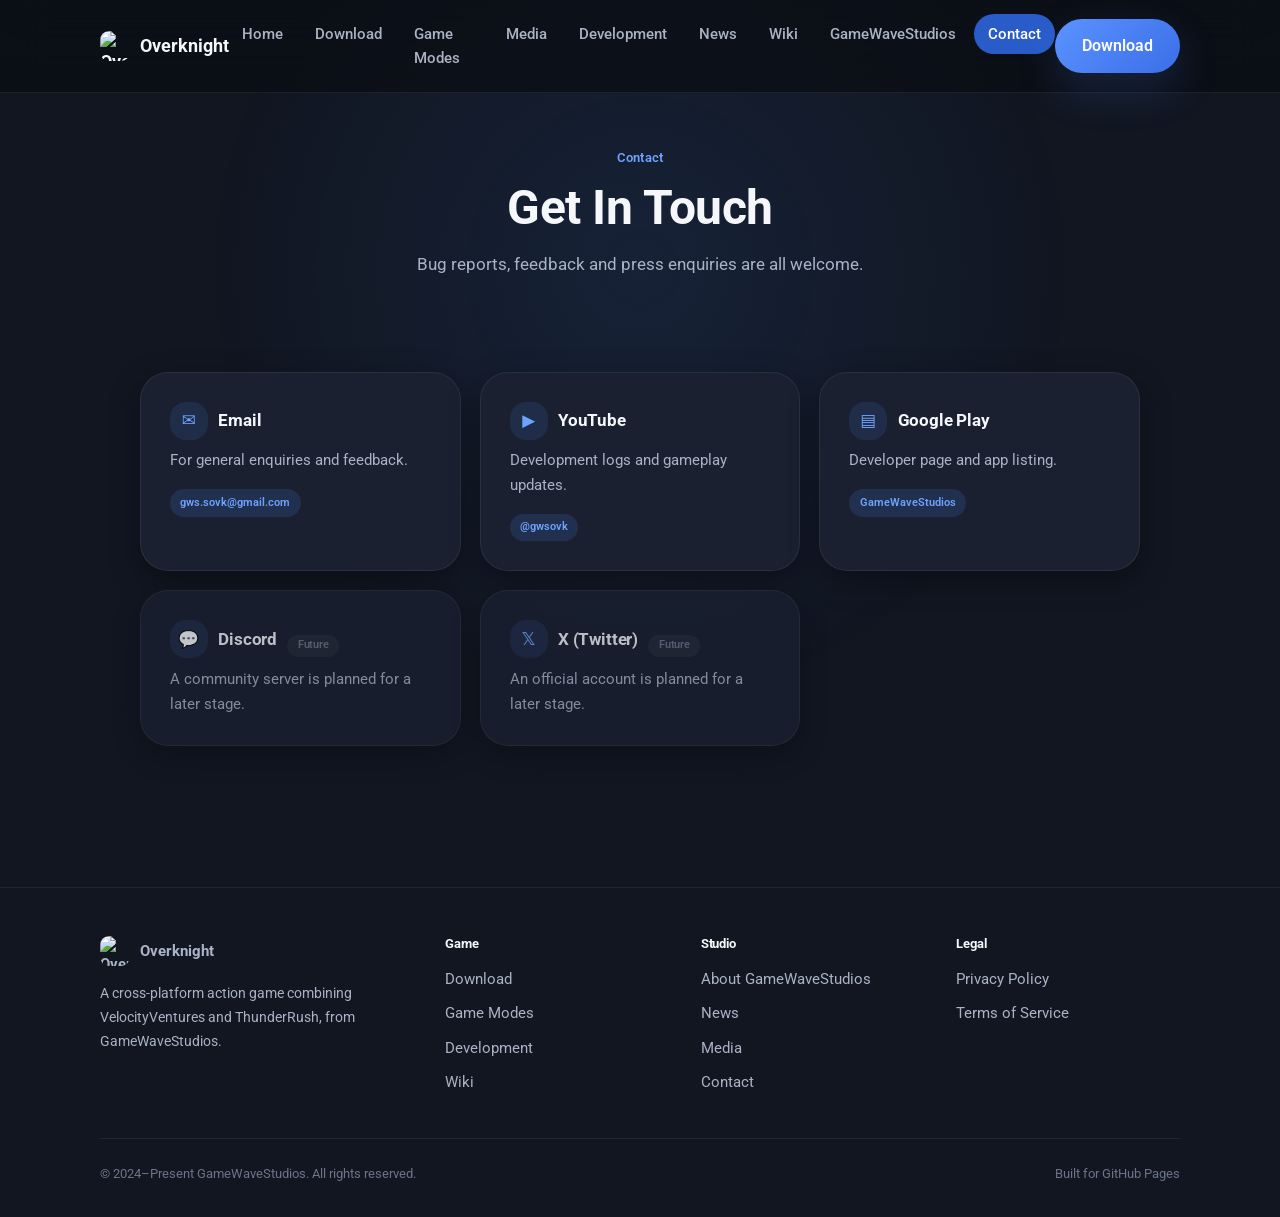
==== commit 42ed904e: "Add files via upload" ====
--- a/contact.html
+++ b/contact.html
@@ -11,14 +11,18 @@
 <meta property="og:type" content="website">
 <meta property="og:title" content="Contact GameWaveStudios">
 <meta property="og:description" content="Get in touch with GameWaveStudios for feedback, bug reports or press enquiries about Overknight.">
-<meta property="og:image" content="https://leslyleondev.github.io/overknight-website/assets/img/overknight-splash.jpg">
+<meta property="og:image" content="https://leslyleondev.github.io/overknight-website/assets/img/social-share.png">
+<meta property="og:url" content="https://leslyleondev.github.io/overknight-website/contact.html">
 <meta name="twitter:card" content="summary_large_image">
+<meta name="twitter:title" content="Contact GameWaveStudios">
+<meta name="twitter:description" content="Get in touch with GameWaveStudios for feedback, bug reports or press enquiries about Overknight.">
+<meta name="twitter:image" content="https://leslyleondev.github.io/overknight-website/assets/img/social-share.png">
 </head>
 <body>
 
 <header class="site-header">
   <nav class="nav">
-    <a href="index.html" class="brand"><img src="assets/icons/icon.png" alt="Overknight icon" class="brand-mark">Overknight</a>
+    <a href="index.html" class="brand"><img src="assets/icons/icon.png" alt="Overknight icon" class="brand-mark"> Overknight</a>
     <ul class="nav-links">
       <li><a href="index.html">Home</a></li>
       <li><a href="download.html">Download</a></li>
@@ -50,7 +54,7 @@
   <section>
     <div class="wrap">
       <div class="grid-3" style="max-width:1000px; margin:0 auto;">
-        <div class="panel feature-card reveal"><h3><span class="ic">&#9993;</span>Email</h3><p>For general enquiries and feedback.</p><a href="mailto:contact@gamewavestudios.dev" class="tag" style="margin-top:1rem;">contact@gamewavestudios.dev</a></div>
+        <div class="panel feature-card reveal"><h3><span class="ic">&#9993;</span>Email</h3><p>For general enquiries and feedback.</p><a href="mailto:gws.sovk@gmail.com" class="tag" style="margin-top:1rem;">gws.sovk@gmail.com</a></div>
         <div class="panel feature-card reveal"><h3><span class="ic">&#9654;</span>YouTube</h3><p>Development logs and gameplay updates.</p><a href="https://youtube.com/@gwsovk" target="_blank" rel="noopener" class="tag" style="margin-top:1rem;">@gwsovk</a></div>
         <div class="panel feature-card reveal"><h3><span class="ic">&#9636;</span>Google Play</h3><p>Developer page and app listing.</p><a href="https://play.google.com/store/apps/details?id=com.gamewavestudios.overknight" target="_blank" rel="noopener" class="tag" style="margin-top:1rem;">GameWaveStudios</a></div>
         <div class="panel feature-card reveal" style="opacity:0.75;"><h3><span class="ic">&#128172;</span>Discord<span class="tag soon">Future</span></h3><p>A community server is planned for a later stage.</p></div>
@@ -65,7 +69,7 @@
   <div class="wrap">
     <div class="footer-grid">
       <div>
-        <a href="index.html" class="brand" style="margin-bottom:1rem; display:flex;"><img src="assets/icons/icon.png" alt="Overknight icon" class="brand-mark">Overknight</a>
+        <a href="index.html" class="brand" style="margin-bottom:1rem; display:flex;"><img src="assets/icons/icon.png" alt="Overknight icon" class="brand-mark"> Overknight</a>
         <p style="font-size:0.9rem;">A cross-platform action game combining VelocityVentures and ThunderRush, from GameWaveStudios.</p>
       </div>
       <div>
--- a/css/main.css
+++ b/css/main.css
@@ -386,315 +386,3 @@
 ::-webkit-scrollbar { width: 10px; }
 ::-webkit-scrollbar-track { background: var(--bg-1); }
 ::-webkit-scrollbar-thumb { background: var(--blue-dim); border-radius: var(--r-pill); border: 2px solid var(--bg-1); }
-}
-
-.eyebrow {
-  display: inline-block;
-  font-size: 0.8rem;
-  font-weight: 600;
-  letter-spacing: 0.02em;
-  color: var(--blue-hi);
-  margin-bottom: 0.75rem;
-}
-
-.section-head { max-width: 640px; margin: 0 0 2.4rem; }
-.section-head h2 { font-size: clamp(1.7rem, 3.2vw, 2.4rem); }
-.section-head p { margin-top: 0.8rem; color: var(--text-mid); font-size: 1.02rem; }
-
-.wrap {
-  max-width: 1160px;
-  margin: 0 auto;
-  padding: 0 clamp(1.2rem, 4vw, 2.5rem);
-  position: relative;
-  z-index: 1;
-}
-
-section { padding: clamp(3rem, 6vw, 5.5rem) 0; position: relative; z-index: 1; }
-
-/* ---------- Buttons — One UI pill buttons ---------- */
-.btn {
-  display: inline-flex;
-  align-items: center;
-  gap: 0.5rem;
-  font-family: var(--f-sys);
-  font-weight: 600;
-  font-size: 0.98rem;
-  padding: 0.9rem 1.7rem;
-  border: none;
-  cursor: pointer;
-  border-radius: var(--r-pill);
-  transition: transform 0.16s ease, box-shadow 0.16s ease, background 0.16s ease, opacity 0.16s ease;
-}
-.btn:hover { transform: translateY(-1px); }
-.btn-primary { background: var(--grad-accent); color: #fff; box-shadow: var(--shadow-float); }
-.btn-primary:hover { filter: brightness(1.06); }
-.btn-ghost {
-  background: var(--bg-card);
-  color: var(--text-hi);
-  border: 1px solid var(--stroke-hi);
-}
-.btn-ghost:hover { background: var(--bg-card-hi); }
-.btn-block { width: 100%; justify-content: center; }
-.btn[disabled], .btn.is-disabled { opacity: 0.4; cursor: not-allowed; pointer-events: none; }
-
-/* ---------- Card — signature surface ---------- */
-.panel {
-  background: var(--bg-card);
-  border: 1px solid var(--stroke);
-  border-radius: var(--r-xl);
-  padding: 1.8rem;
-  box-shadow: var(--shadow-card);
-  transition: border-color 0.2s ease, transform 0.2s ease;
-}
-.panel:hover { border-color: var(--stroke-hi); }
-
-/* ---------- Top Navigation ---------- */
-.site-header {
-  position: fixed;
-  top: 0; left: 0; right: 0;
-  z-index: 100;
-  background: rgba(10,13,18,0.72);
-  backdrop-filter: blur(20px);
-  border-bottom: 1px solid var(--stroke);
-}
-.nav {
-  display: flex;
-  align-items: center;
-  justify-content: space-between;
-  padding: 0.85rem clamp(1.2rem, 4vw, 2.5rem);
-  max-width: 1160px;
-  margin: 0 auto;
-}
-.brand {
-  display: flex;
-  align-items: center;
-  gap: 0.6rem;
-  font-family: var(--f-sys);
-  font-weight: 700;
-  font-size: 1.12rem;
-  color: var(--text-hi);
-}
-.brand-mark {
-  width: 30px; height: 30px;
-  border-radius: 9px;
-  object-fit: cover;
-  display: block;
-  flex-shrink: 0;
-}
-.nav-links {
-  display: flex;
-  gap: 0.3rem;
-  list-style: none;
-  font-weight: 500;
-  font-size: 0.92rem;
-}
-.nav-links a {
-  color: var(--text-mid);
-  padding: 0.5rem 0.85rem;
-  border-radius: var(--r-pill);
-  display: inline-block;
-}
-.nav-links a:hover { color: var(--text-hi); background: var(--bg-card); }
-.nav-links a.active { color: #fff; background: var(--blue-dim); }
-.nav-cta { display: flex; align-items: center; gap: 0.8rem; }
-.nav-toggle {
-  display: none;
-  background: var(--bg-card);
-  border: 1px solid var(--stroke-hi);
-  color: var(--text-hi);
-  width: 42px; height: 40px;
-  border-radius: var(--r-md);
-  cursor: pointer;
-  font-size: 1.1rem;
-}
-
-@media (max-width: 940px) {
-  .nav-links {
-    position: fixed;
-    top: 64px; left: 0.8rem; right: 0.8rem;
-    flex-direction: column;
-    gap: 0.2rem;
-    background: var(--bg-card);
-    border: 1px solid var(--stroke);
-    border-radius: var(--r-lg);
-    padding: 0.5rem;
-    max-height: 0;
-    overflow: hidden;
-    opacity: 0;
-    transition: max-height 0.28s ease, opacity 0.2s ease;
-    box-shadow: var(--shadow-card);
-  }
-  .nav-links.open { max-height: 560px; opacity: 1; }
-  .nav-links a { display: block; padding: 0.85rem 1rem; border-radius: var(--r-md); }
-  .nav-toggle { display: block; }
-  .nav-cta .btn:not(.nav-toggle) { display: none; }
-}
-
-/* ---------- Stat row ---------- */
-.stat-row {
-  display: grid;
-  grid-template-columns: repeat(5, 1fr);
-  gap: 0.7rem;
-  margin-top: 2.6rem;
-}
-.stat-cell {
-  background: var(--bg-card);
-  border: 1px solid var(--stroke);
-  border-radius: var(--r-lg);
-  padding: 1.2rem 1rem;
-  text-align: center;
-}
-.stat-cell .k {
-  font-size: 0.72rem;
-  font-weight: 600;
-  text-transform: uppercase;
-  letter-spacing: 0.04em;
-  color: var(--text-dim);
-  margin-bottom: 0.4rem;
-}
-.stat-cell .v { font-weight: 700; color: var(--text-hi); font-size: 1rem; }
-@media (max-width: 800px) { .stat-row { grid-template-columns: repeat(2, 1fr); } }
-
-/* ---------- Grids ---------- */
-.grid-3 { display: grid; grid-template-columns: repeat(3, 1fr); gap: 1.2rem; }
-.grid-2 { display: grid; grid-template-columns: repeat(2, 1fr); gap: 1.2rem; }
-@media (max-width: 900px) { .grid-3 { grid-template-columns: repeat(2, 1fr); } }
-@media (max-width: 640px) { .grid-3, .grid-2 { grid-template-columns: 1fr; } }
-
-.feature-card h3 {
-  font-size: 1.05rem;
-  margin-bottom: 0.55rem;
-  display: flex; align-items: center; gap: 0.65rem;
-}
-.feature-card .ic {
-  width: 38px; height: 38px;
-  flex-shrink: 0;
-  background: rgba(76,141,255,0.12);
-  border-radius: var(--r-md);
-  display: flex; align-items: center; justify-content: center;
-  color: var(--blue-hi);
-  font-size: 1.05rem;
-}
-.feature-card p { font-size: 0.94rem; color: var(--text-mid); }
-.tag {
-  display: inline-block;
-  font-size: 0.7rem;
-  font-weight: 600;
-  padding: 0.28rem 0.65rem;
-  border-radius: var(--r-pill);
-  background: rgba(76,141,255,0.15);
-  color: var(--blue-hi);
-  margin-top: 0.8rem;
-}
-.tag.soon { color: var(--text-dim); background: rgba(255,255,255,0.05); }
-.tag.done { color: var(--ok); background: rgba(56,211,143,0.12); }
-
-/* ---------- Media frame — for real screenshots ---------- */
-.shot {
-  border-radius: var(--r-lg);
-  overflow: hidden;
-  border: 1px solid var(--stroke);
-  background: var(--bg-0);
-}
-.shot img { width: 100%; height: 100%; object-fit: cover; display: block; }
-.shot-caption {
-  font-size: 0.82rem;
-  color: var(--text-dim);
-  margin-top: 0.6rem;
-  text-align: center;
-}
-
-/* ---------- Placeholder art blocks (only where no real art exists) ---------- */
-.art-block {
-  aspect-ratio: 16/9;
-  background: linear-gradient(160deg, var(--bg-card-hi), var(--bg-0));
-  border: 1px solid var(--stroke);
-  border-radius: var(--r-lg);
-  display: flex; align-items: center; justify-content: center;
-  color: var(--text-dim);
-  font-size: 0.8rem;
-  font-weight: 500;
-  text-align: center;
-  padding: 1rem;
-}
-
-/* ---------- Footer ---------- */
-.site-footer {
-  border-top: 1px solid var(--stroke);
-  padding: 3rem 0 2rem;
-  margin-top: 4rem;
-  position: relative; z-index: 1;
-}
-.footer-grid {
-  display: grid;
-  grid-template-columns: 1.4fr 1fr 1fr 1fr;
-  gap: 2rem;
-  margin-bottom: 2.2rem;
-}
-.footer-grid h4 {
-  font-size: 0.82rem;
-  font-weight: 700;
-  color: var(--text-hi);
-  margin-bottom: 0.9rem;
-}
-.footer-grid ul { list-style: none; }
-.footer-grid li { margin-bottom: 0.5rem; }
-.footer-grid a { color: var(--text-mid); font-size: 0.92rem; }
-.footer-grid a:hover { color: var(--blue-hi); }
-.footer-bottom {
-  display: flex; justify-content: space-between; align-items: center;
-  padding-top: 1.5rem;
-  border-top: 1px solid var(--stroke);
-  font-size: 0.82rem;
-  color: var(--text-dim);
-  flex-wrap: wrap; gap: 1rem;
-}
-@media (max-width: 800px) { .footer-grid { grid-template-columns: 1fr 1fr; } }
-
-/* ---------- Changelog list (patch notes) ---------- */
-.change-list { list-style: none; }
-.change-list li {
-  display: flex;
-  align-items: flex-start;
-  gap: 0.75rem;
-  padding: 0.65rem 0;
-  border-bottom: 1px solid var(--stroke);
-  font-size: 0.95rem;
-  color: var(--text-mid);
-}
-.change-list li:last-child { border-bottom: none; }
-.change-list .dot-done {
-  flex-shrink: 0;
-  width: 20px; height: 20px;
-  border-radius: 50%;
-  background: rgba(56,211,143,0.15);
-  color: var(--ok);
-  display: flex; align-items: center; justify-content: center;
-  font-size: 0.7rem;
-  margin-top: 0.1rem;
-}
-.change-list .dot-progress {
-  flex-shrink: 0;
-  width: 20px; height: 20px;
-  border-radius: 50%;
-  background: rgba(255,182,72,0.15);
-  color: var(--warn);
-  display: flex; align-items: center; justify-content: center;
-  font-size: 0.7rem;
-  margin-top: 0.1rem;
-}
-
-/* ---------- Utility ---------- */
-.text-center { text-align: center; margin-left: auto; margin-right: auto; }
-.mt-lg { margin-top: 2.6rem; }
-.reveal { opacity: 0; transform: translateY(16px); transition: opacity 0.55s ease, transform 0.55s ease; }
-.reveal.in { opacity: 1; transform: translateY(0); }
-@media (prefers-reduced-motion: reduce) {
-  .reveal { opacity: 1; transform: none; transition: none; }
-  html { scroll-behavior: auto; }
-}
-
-::selection { background: var(--blue); color: #fff; }
-::-webkit-scrollbar { width: 10px; }
-::-webkit-scrollbar-track { background: var(--bg-1); }
-::-webkit-scrollbar-thumb { background: var(--blue-dim); border-radius: var(--r-pill); border: 2px solid var(--bg-1); }
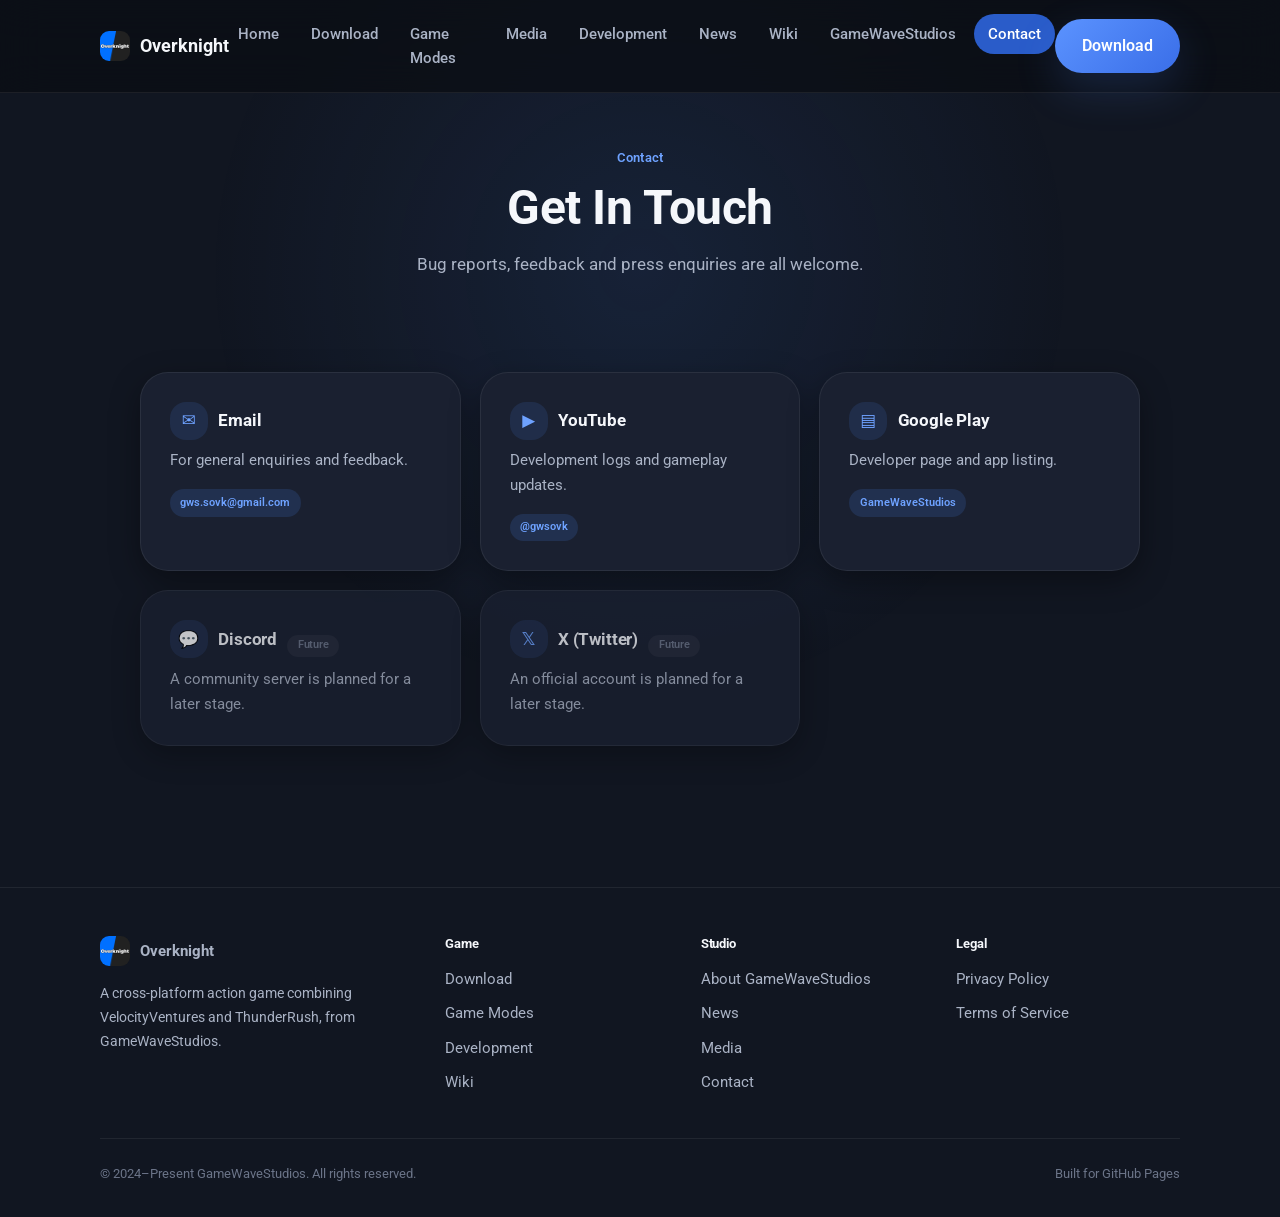
==== commit 20b6de38: "Music player changes + corrected images" ====
--- a/contact.html
+++ b/contact.html
@@ -11,12 +11,12 @@
 <meta property="og:type" content="website">
 <meta property="og:title" content="Contact GameWaveStudios">
 <meta property="og:description" content="Get in touch with GameWaveStudios for feedback, bug reports or press enquiries about Overknight.">
-<meta property="og:image" content="https://leslyleondev.github.io/overknight-website/assets/img/social-share.png">
+<meta property="og:image" content="https://leslyleondev.github.io/overknight-website/assets/img/social-share.jpg">
 <meta property="og:url" content="https://leslyleondev.github.io/overknight-website/contact.html">
 <meta name="twitter:card" content="summary_large_image">
 <meta name="twitter:title" content="Contact GameWaveStudios">
 <meta name="twitter:description" content="Get in touch with GameWaveStudios for feedback, bug reports or press enquiries about Overknight.">
-<meta name="twitter:image" content="https://leslyleondev.github.io/overknight-website/assets/img/social-share.png">
+<meta name="twitter:image" content="https://leslyleondev.github.io/overknight-website/assets/img/social-share.jpg">
 </head>
 <body>
 
